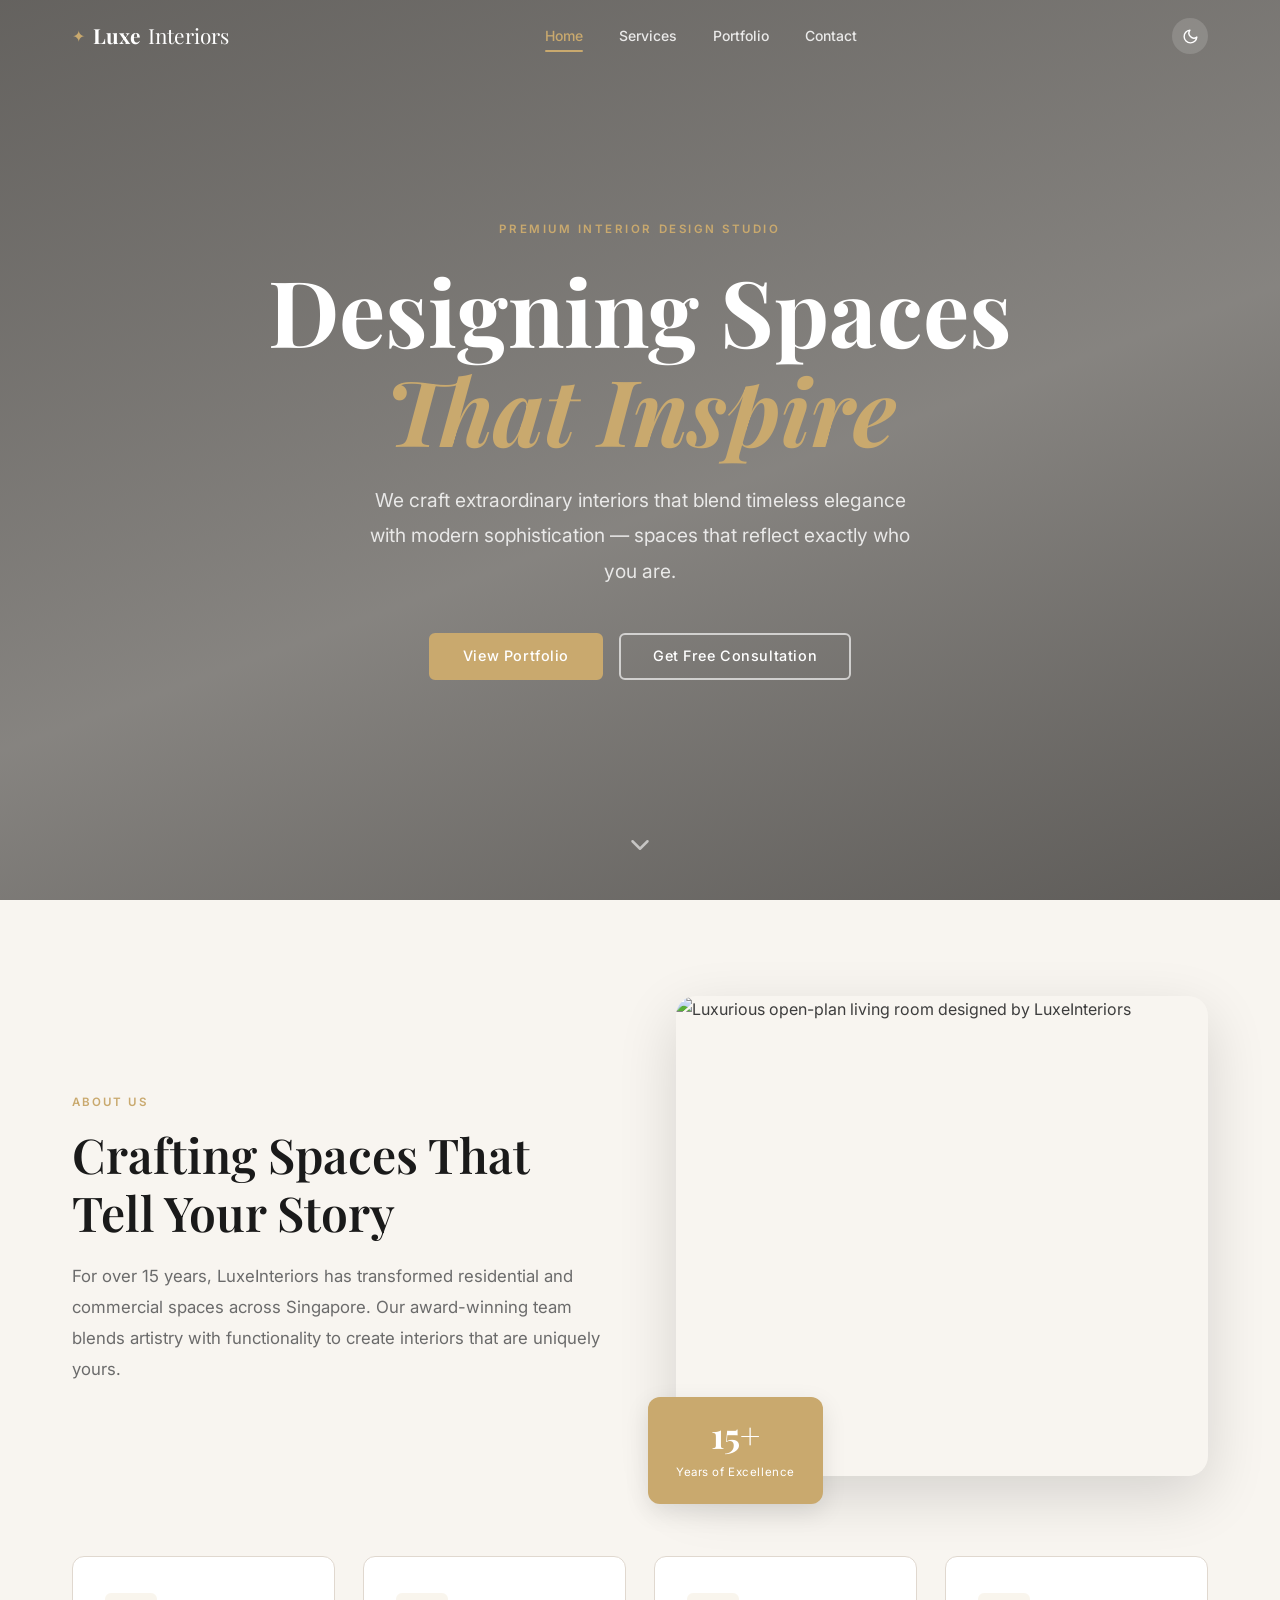
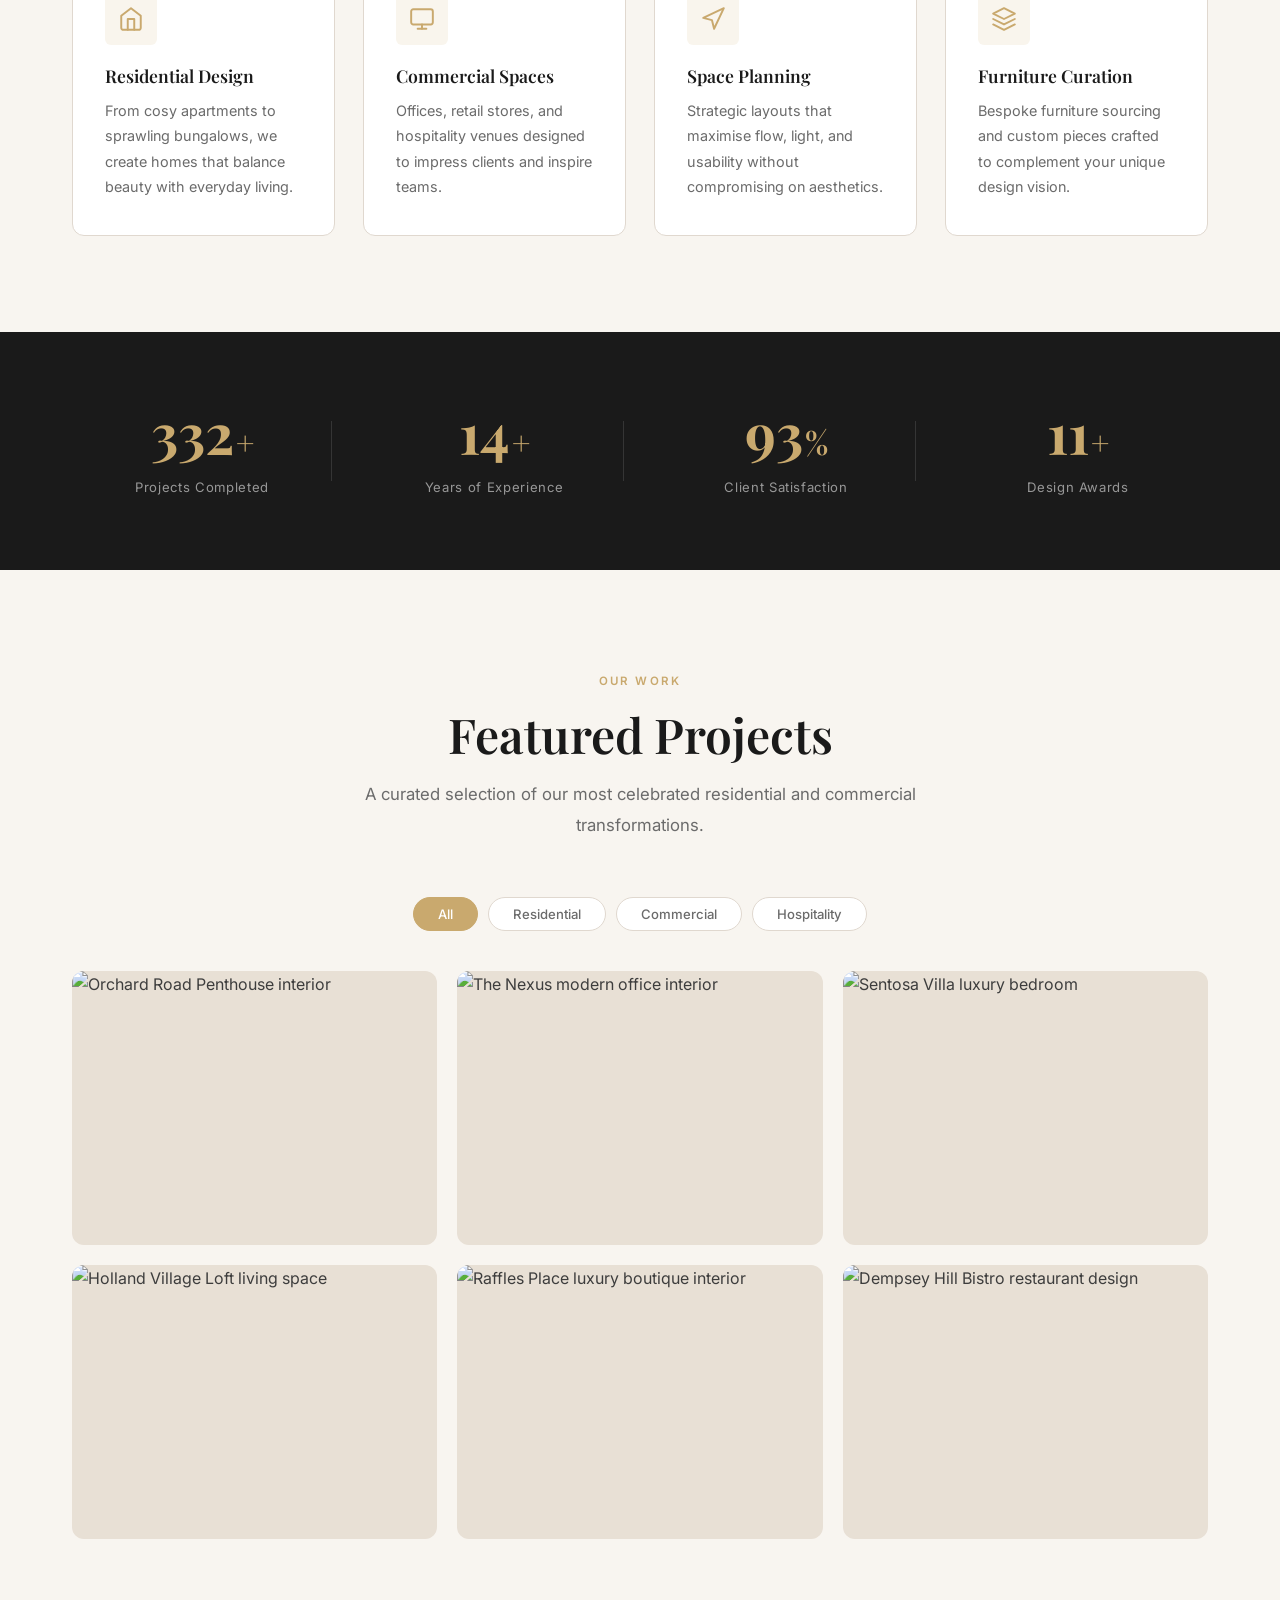
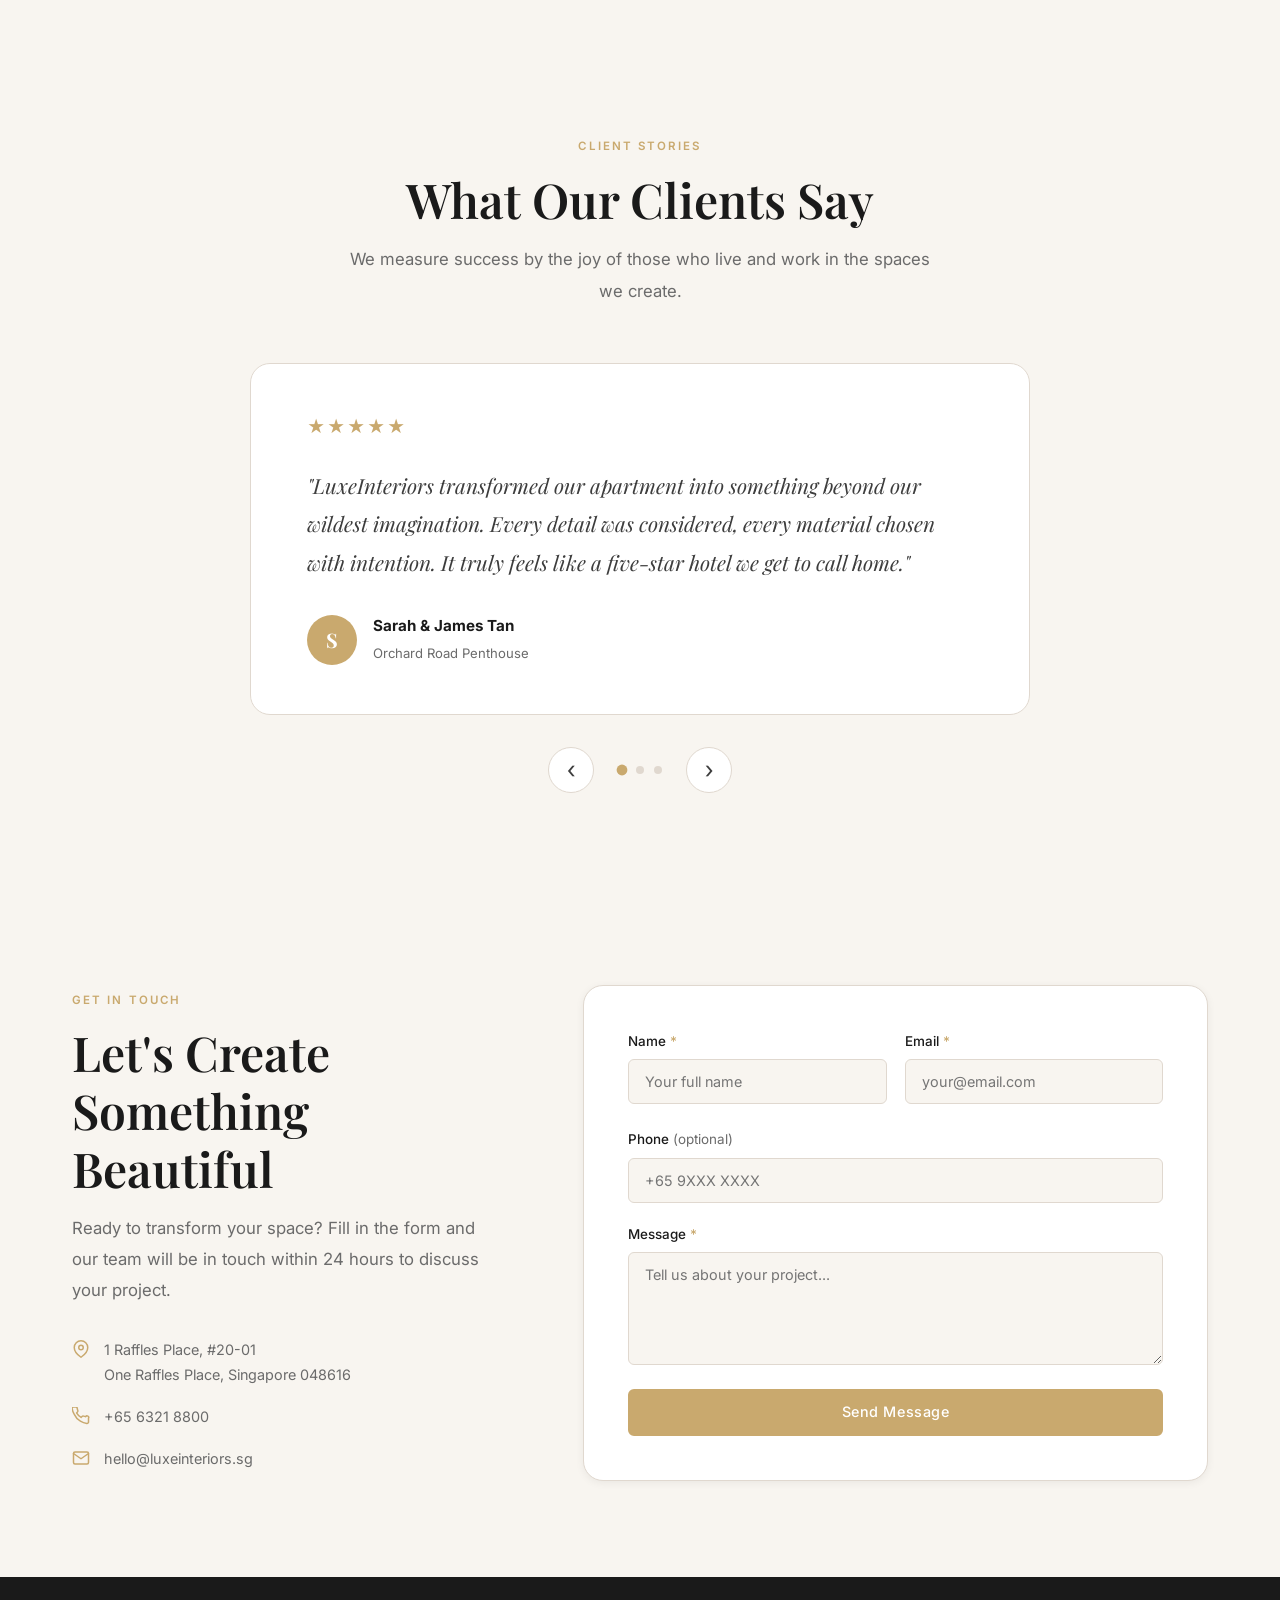
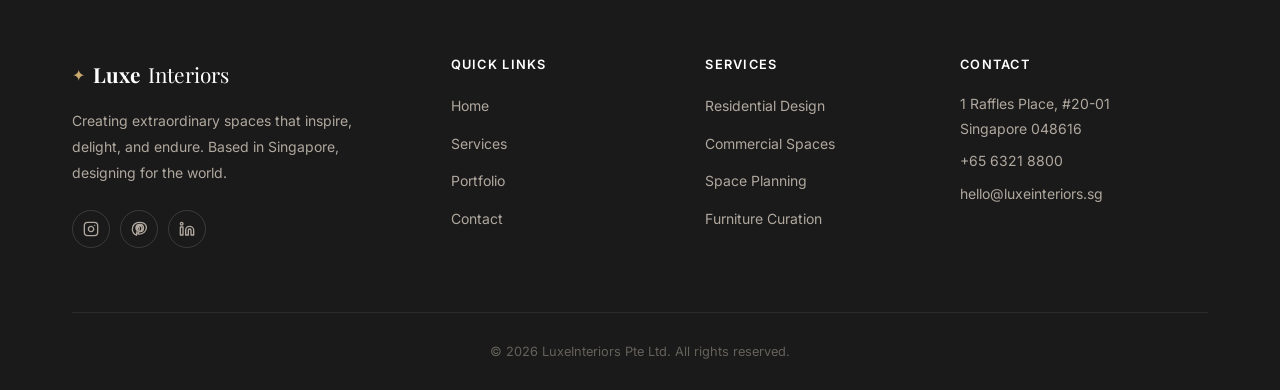
==== luxe-interiors.html @ b1d2688e "Add Luxe Interiors landing page" ====
<!DOCTYPE html>
<html lang="en" data-theme="light">
<head>
  <meta charset="UTF-8" />
  <meta name="viewport" content="width=device-width, initial-scale=1.0" />
  <title>LuxeInteriors — Premium Interior Design Studio</title>
  <meta name="description" content="Award-winning interior design studio crafting extraordinary residential and commercial spaces across Singapore." />
  <link rel="preconnect" href="https://fonts.googleapis.com" />
  <link rel="preconnect" href="https://fonts.gstatic.com" crossorigin />
  <link href="https://fonts.googleapis.com/css2?family=Playfair+Display:ital,wght@0,600;0,700;1,600&family=Inter:wght@400;500;600&display=swap" rel="stylesheet" />
  <link rel="stylesheet" href="style.css" />
</head>
<body>

  <!-- ═══════════════════════════════════════════
       NAVBAR
  ═══════════════════════════════════════════ -->
  <nav id="navbar" class="navbar" role="navigation" aria-label="Main navigation">
    <div class="nav-container">
      <a href="#home" class="nav-logo">
        <span class="logo-icon">✦</span>
        <strong>Luxe</strong>Interiors
      </a>

      <div id="navLinks" class="nav-links">
        <a href="#home"      class="nav-link active">Home</a>
        <a href="#services"  class="nav-link">Services</a>
        <a href="#portfolio" class="nav-link">Portfolio</a>
        <a href="#contact"   class="nav-link">Contact</a>
      </div>

      <div class="nav-actions">
        <button id="themeToggle" class="theme-toggle" aria-label="Switch to dark mode">
          <svg id="themeIcon"
               xmlns="http://www.w3.org/2000/svg"
               viewBox="0 0 24 24"
               fill="none"
               stroke="currentColor"
               stroke-width="2"
               stroke-linecap="round"
               stroke-linejoin="round">
          </svg>
        </button>
        <button id="hamburger"
                class="hamburger"
                aria-expanded="false"
                aria-controls="navLinks"
                aria-label="Toggle mobile menu">
          <span></span>
          <span></span>
          <span></span>
        </button>
      </div>
    </div>
  </nav>

  <!-- ═══════════════════════════════════════════
       HERO
  ═══════════════════════════════════════════ -->
  <section id="home" class="hero">
    <div class="hero-overlay"></div>
    <div class="hero-content">
      <p class="hero-eyebrow">Premium Interior Design Studio</p>
      <h1 class="hero-title">
        Designing Spaces<br>
        <em>That Inspire</em>
      </h1>
      <p class="hero-subtitle">
        We craft extraordinary interiors that blend timeless elegance with modern
        sophistication — spaces that reflect exactly who you are.
      </p>
      <div class="hero-actions">
        <a href="#portfolio" class="btn btn-primary">View Portfolio</a>
        <a href="#contact"   class="btn btn-outline">Get Free Consultation</a>
      </div>
    </div>
    <a href="#services" class="scroll-indicator" aria-label="Scroll to services">
      <svg xmlns="http://www.w3.org/2000/svg" viewBox="0 0 24 24" fill="none"
           stroke="currentColor" stroke-width="2" stroke-linecap="round" stroke-linejoin="round">
        <polyline points="6 9 12 15 18 9"/>
      </svg>
    </a>
  </section>

  <!-- ═══════════════════════════════════════════
       SERVICES / ABOUT
  ═══════════════════════════════════════════ -->
  <section id="services" class="services section">
    <div class="container">

      <!-- About intro -->
      <div class="about-intro">
        <div class="about-text fade-in">
          <span class="section-tag">About Us</span>
          <h2 class="section-title">Crafting Spaces That Tell Your Story</h2>
          <p class="section-desc">
            For over 15 years, LuxeInteriors has transformed residential and commercial spaces
            across Singapore. Our award-winning team blends artistry with functionality to create
            interiors that are uniquely yours.
          </p>
        </div>
        <div class="about-image fade-in">
          <img
            src="https://images.unsplash.com/photo-1631679706909-1844bbd07221?auto=format&fit=crop&w=800&q=80"
            alt="Luxurious open-plan living room designed by LuxeInteriors"
          />
          <div class="about-badge">
            <strong>15+</strong>
            <span>Years of Excellence</span>
          </div>
        </div>
      </div>

      <!-- Service cards -->
      <div class="services-grid">
        <div class="service-card fade-in">
          <div class="service-icon">
            <svg xmlns="http://www.w3.org/2000/svg" viewBox="0 0 24 24" fill="none"
                 stroke-width="1.8" stroke-linecap="round" stroke-linejoin="round">
              <path d="M3 9l9-7 9 7v11a2 2 0 01-2 2H5a2 2 0 01-2-2z"/>
              <polyline points="9 22 9 12 15 12 15 22"/>
            </svg>
          </div>
          <h3>Residential Design</h3>
          <p>From cosy apartments to sprawling bungalows, we create homes that balance beauty with everyday living.</p>
        </div>

        <div class="service-card fade-in">
          <div class="service-icon">
            <svg xmlns="http://www.w3.org/2000/svg" viewBox="0 0 24 24" fill="none"
                 stroke-width="1.8" stroke-linecap="round" stroke-linejoin="round">
              <rect x="2" y="3" width="20" height="14" rx="2"/>
              <line x1="8"  y1="21" x2="16" y2="21"/>
              <line x1="12" y1="17" x2="12" y2="21"/>
            </svg>
          </div>
          <h3>Commercial Spaces</h3>
          <p>Offices, retail stores, and hospitality venues designed to impress clients and inspire teams.</p>
        </div>

        <div class="service-card fade-in">
          <div class="service-icon">
            <svg xmlns="http://www.w3.org/2000/svg" viewBox="0 0 24 24" fill="none"
                 stroke-width="1.8" stroke-linecap="round" stroke-linejoin="round">
              <polygon points="3 11 22 2 13 21 11 13 3 11"/>
            </svg>
          </div>
          <h3>Space Planning</h3>
          <p>Strategic layouts that maximise flow, light, and usability without compromising on aesthetics.</p>
        </div>

        <div class="service-card fade-in">
          <div class="service-icon">
            <svg xmlns="http://www.w3.org/2000/svg" viewBox="0 0 24 24" fill="none"
                 stroke-width="1.8" stroke-linecap="round" stroke-linejoin="round">
              <path d="M12 2L2 7l10 5 10-5-10-5z"/>
              <path d="M2 17l10 5 10-5"/>
              <path d="M2 12l10 5 10-5"/>
            </svg>
          </div>
          <h3>Furniture Curation</h3>
          <p>Bespoke furniture sourcing and custom pieces crafted to complement your unique design vision.</p>
        </div>
      </div>

    </div>
  </section>

  <!-- ═══════════════════════════════════════════
       STATS
  ═══════════════════════════════════════════ -->
  <section class="stats-section">
    <div class="container">
      <div class="stats-grid">
        <div class="stat-item fade-in">
          <div class="stat-row">
            <span class="stat-number" data-target="350">0</span>
            <span class="stat-plus">+</span>
          </div>
          <p>Projects Completed</p>
        </div>
        <div class="stat-item fade-in">
          <div class="stat-row">
            <span class="stat-number" data-target="15">0</span>
            <span class="stat-plus">+</span>
          </div>
          <p>Years of Experience</p>
        </div>
        <div class="stat-item fade-in">
          <div class="stat-row">
            <span class="stat-number" data-target="98">0</span>
            <span class="stat-plus">%</span>
          </div>
          <p>Client Satisfaction</p>
        </div>
        <div class="stat-item fade-in">
          <div class="stat-row">
            <span class="stat-number" data-target="12">0</span>
            <span class="stat-plus">+</span>
          </div>
          <p>Design Awards</p>
        </div>
      </div>
    </div>
  </section>

  <!-- ═══════════════════════════════════════════
       PORTFOLIO
  ═══════════════════════════════════════════ -->
  <section id="portfolio" class="portfolio section">
    <div class="container">
      <div class="section-header">
        <span class="section-tag">Our Work</span>
        <h2 class="section-title">Featured Projects</h2>
        <p class="section-desc">
          A curated selection of our most celebrated residential and commercial transformations.
        </p>
      </div>

      <div class="filter-buttons" role="group" aria-label="Filter portfolio by category">
        <button class="filter-btn active" data-filter="all">All</button>
        <button class="filter-btn" data-filter="residential">Residential</button>
        <button class="filter-btn" data-filter="commercial">Commercial</button>
        <button class="filter-btn" data-filter="hospitality">Hospitality</button>
      </div>

      <div class="portfolio-grid">
        <div class="portfolio-card"
             data-category="residential"
             tabindex="0" role="button"
             aria-label="Open Orchard Road Penthouse project">
          <img
            src="https://images.unsplash.com/photo-1560448204-603b3fc33ddc?auto=format&fit=crop&w=800&q=80"
            alt="Orchard Road Penthouse interior"
          />
          <div class="portfolio-overlay">
            <h3>Orchard Road Penthouse</h3>
            <p>Residential · Singapore</p>
          </div>
        </div>

        <div class="portfolio-card"
             data-category="commercial"
             tabindex="0" role="button"
             aria-label="Open The Nexus Office project">
          <img
            src="https://images.unsplash.com/photo-1497366216548-37526070297c?auto=format&fit=crop&w=800&q=80"
            alt="The Nexus modern office interior"
          />
          <div class="portfolio-overlay">
            <h3>The Nexus Office</h3>
            <p>Commercial · Marina Bay</p>
          </div>
        </div>

        <div class="portfolio-card"
             data-category="hospitality"
             tabindex="0" role="button"
             aria-label="Open Sentosa Villa project">
          <img
            src="https://images.unsplash.com/photo-1582268611958-ebfd161ef9cf?auto=format&fit=crop&w=800&q=80"
            alt="Sentosa Villa luxury bedroom"
          />
          <div class="portfolio-overlay">
            <h3>Sentosa Villa</h3>
            <p>Hospitality · Sentosa</p>
          </div>
        </div>

        <div class="portfolio-card"
             data-category="residential"
             tabindex="0" role="button"
             aria-label="Open Holland Village Loft project">
          <img
            src="https://images.unsplash.com/photo-1586023492125-27b2c045efd7?auto=format&fit=crop&w=800&q=80"
            alt="Holland Village Loft living space"
          />
          <div class="portfolio-overlay">
            <h3>Holland Village Loft</h3>
            <p>Residential · Holland Village</p>
          </div>
        </div>

        <div class="portfolio-card"
             data-category="commercial"
             tabindex="0" role="button"
             aria-label="Open Raffles Place Boutique project">
          <img
            src="https://images.unsplash.com/photo-1441986300917-64674bd600d8?auto=format&fit=crop&w=800&q=80"
            alt="Raffles Place luxury boutique interior"
          />
          <div class="portfolio-overlay">
            <h3>Raffles Place Boutique</h3>
            <p>Commercial · Raffles Place</p>
          </div>
        </div>

        <div class="portfolio-card"
             data-category="hospitality"
             tabindex="0" role="button"
             aria-label="Open Dempsey Hill Bistro project">
          <img
            src="https://images.unsplash.com/photo-1517248135467-4c7edcad34c4?auto=format&fit=crop&w=800&q=80"
            alt="Dempsey Hill Bistro restaurant design"
          />
          <div class="portfolio-overlay">
            <h3>Dempsey Hill Bistro</h3>
            <p>Hospitality · Dempsey</p>
          </div>
        </div>
      </div>
    </div>

    <!-- Lightbox -->
    <div id="lightbox" class="lightbox" role="dialog" aria-modal="true" aria-label="Image viewer">
      <button id="lightboxClose" class="lightbox-close" aria-label="Close image viewer">&times;</button>
      <img id="lightboxImg" src="" alt="" />
      <p id="lightboxCaption"></p>
    </div>
  </section>

  <!-- ═══════════════════════════════════════════
       TESTIMONIALS
  ═══════════════════════════════════════════ -->
  <section class="testimonials section">
    <div class="container">
      <div class="section-header">
        <span class="section-tag">Client Stories</span>
        <h2 class="section-title">What Our Clients Say</h2>
        <p class="section-desc">
          We measure success by the joy of those who live and work in the spaces we create.
        </p>
      </div>

      <div class="carousel" role="region" aria-label="Testimonials carousel">
        <div id="carouselTrack" class="carousel-track">

          <div class="testimonial-card">
            <div class="stars" aria-label="5 out of 5 stars">★★★★★</div>
            <blockquote class="testimonial-text">
              "LuxeInteriors transformed our apartment into something beyond our wildest imagination.
              Every detail was considered, every material chosen with intention. It truly feels like
              a five-star hotel we get to call home."
            </blockquote>
            <div class="testimonial-author">
              <div class="author-avatar" aria-hidden="true">S</div>
              <div>
                <strong>Sarah &amp; James Tan</strong>
                <span>Orchard Road Penthouse</span>
              </div>
            </div>
          </div>

          <div class="testimonial-card">
            <div class="stars" aria-label="5 out of 5 stars">★★★★★</div>
            <blockquote class="testimonial-text">
              "Our new office has completely changed how our team works. Productivity is up, morale
              is higher, and every client who walks in is instantly impressed. The ROI on this
              investment has been remarkable."
            </blockquote>
            <div class="testimonial-author">
              <div class="author-avatar" aria-hidden="true">M</div>
              <div>
                <strong>Michelle Wong</strong>
                <span>CEO, Nexus Ventures</span>
              </div>
            </div>
          </div>

          <div class="testimonial-card">
            <div class="stars" aria-label="5 out of 5 stars">★★★★★</div>
            <blockquote class="testimonial-text">
              "From the initial consultation to the final walkthrough, working with LuxeInteriors
              was an absolute pleasure. They listened, they innovated, and they delivered on time
              and within budget. Truly outstanding."
            </blockquote>
            <div class="testimonial-author">
              <div class="author-avatar" aria-hidden="true">R</div>
              <div>
                <strong>Raj Krishnan</strong>
                <span>Sentosa Villa Owner</span>
              </div>
            </div>
          </div>

        </div><!-- /carouselTrack -->

        <div class="carousel-controls">
          <button id="prevBtn" class="carousel-btn" aria-label="Previous testimonial">&#8249;</button>
          <div id="carouselDots" class="carousel-dots" role="tablist" aria-label="Select testimonial"></div>
          <button id="nextBtn" class="carousel-btn" aria-label="Next testimonial">&#8250;</button>
        </div>
      </div>
    </div>
  </section>

  <!-- ═══════════════════════════════════════════
       CONTACT
  ═══════════════════════════════════════════ -->
  <section id="contact" class="contact section">
    <div class="container">
      <div class="contact-grid">

        <!-- Info column -->
        <div class="contact-info fade-in">
          <span class="section-tag">Get In Touch</span>
          <h2 class="section-title">Let's Create Something Beautiful</h2>
          <p class="section-desc">
            Ready to transform your space? Fill in the form and our team will be in touch within
            24 hours to discuss your project.
          </p>
          <ul class="contact-details">
            <li>
              <svg xmlns="http://www.w3.org/2000/svg" viewBox="0 0 24 24" fill="none"
                   stroke="currentColor" stroke-width="2" stroke-linecap="round" stroke-linejoin="round">
                <path d="M21 10c0 7-9 13-9 13S3 17 3 10a9 9 0 0118 0z"/>
                <circle cx="12" cy="10" r="3"/>
              </svg>
              <span>1 Raffles Place, #20-01<br>One Raffles Place, Singapore 048616</span>
            </li>
            <li>
              <svg xmlns="http://www.w3.org/2000/svg" viewBox="0 0 24 24" fill="none"
                   stroke="currentColor" stroke-width="2" stroke-linecap="round" stroke-linejoin="round">
                <path d="M22 16.92v3a2 2 0 01-2.18 2 19.8 19.8 0 01-8.63-3.07A19.5 19.5 0 013.07
                         9.81 19.8 19.8 0 01.01 1.18 2 2 0 012 0h3a2 2 0 012 1.72c.127.96.361
                         1.903.7 2.81a2 2 0 01-.45 2.11L6.09 7.91a16 16 0 006 6l1.27-1.27a2 2 0
                         012.11-.45c.907.339 1.85.573 2.81.7A2 2 0 0122 14.92z"/>
              </svg>
              <span>+65 6321 8800</span>
            </li>
            <li>
              <svg xmlns="http://www.w3.org/2000/svg" viewBox="0 0 24 24" fill="none"
                   stroke="currentColor" stroke-width="2" stroke-linecap="round" stroke-linejoin="round">
                <path d="M4 4h16c1.1 0 2 .9 2 2v12c0 1.1-.9 2-2 2H4c-1.1 0-2-.9-2-2V6c0-1.1.9-2 2-2z"/>
                <polyline points="22,6 12,13 2,6"/>
              </svg>
              <a href="mailto:hello@luxeinteriors.sg">hello@luxeinteriors.sg</a>
            </li>
          </ul>
        </div>

        <!-- Form column -->
        <div class="contact-form-wrapper fade-in">
          <form id="contactForm" novalidate>
            <input type="hidden" name="_captcha"  value="false" />
            <input type="hidden" name="_template" value="table" />

            <div class="form-row">
              <div class="form-group">
                <label for="name">Name <span class="required" aria-hidden="true">*</span></label>
                <input type="text"  id="name"  name="name"
                       placeholder="Your full name"
                       autocomplete="name"
                       required aria-required="true" />
                <span id="nameError" class="form-error" role="alert">
                  Please enter at least 2 characters.
                </span>
              </div>
              <div class="form-group">
                <label for="email">Email <span class="required" aria-hidden="true">*</span></label>
                <input type="email" id="email" name="email"
                       placeholder="your@email.com"
                       autocomplete="email"
                       required aria-required="true" />
                <span id="emailError" class="form-error" role="alert">
                  Please enter a valid email address.
                </span>
              </div>
            </div>

            <div class="form-group">
              <label for="phone">
                Phone
                <span style="color:var(--color-text-light);font-weight:400">(optional)</span>
              </label>
              <input type="tel" id="phone" name="phone"
                     placeholder="+65 9XXX XXXX"
                     autocomplete="tel" />
            </div>

            <div class="form-group">
              <label for="message">Message <span class="required" aria-hidden="true">*</span></label>
              <textarea id="message" name="message"
                        rows="5"
                        placeholder="Tell us about your project..."
                        required aria-required="true"></textarea>
              <span id="messageError" class="form-error" role="alert">
                Please enter at least 10 characters.
              </span>
            </div>

            <button type="submit" id="submitBtn" class="btn btn-primary btn-full">
              <span class="btn-spinner" aria-hidden="true"></span>
              <span id="btnText">Send Message</span>
            </button>
          </form>
        </div>

      </div>
    </div>
  </section>

  <!-- ═══════════════════════════════════════════
       FOOTER
  ═══════════════════════════════════════════ -->
  <footer class="footer">
    <div class="container">
      <div class="footer-grid">

        <div class="footer-brand">
          <a href="#home" class="nav-logo">
            <span class="logo-icon">✦</span>
            <strong>Luxe</strong>Interiors
          </a>
          <p>
            Creating extraordinary spaces that inspire, delight, and endure.
            Based in Singapore, designing for the world.
          </p>
          <div class="social-links">
            <a href="#" class="social-link" aria-label="Follow us on Instagram">
              <svg xmlns="http://www.w3.org/2000/svg" viewBox="0 0 24 24" fill="none"
                   stroke="currentColor" stroke-width="2" stroke-linecap="round" stroke-linejoin="round">
                <rect x="2" y="2" width="20" height="20" rx="5"/>
                <path d="M16 11.37A4 4 0 1112.63 8 4 4 0 0116 11.37z"/>
                <line x1="17.5" y1="6.5" x2="17.51" y2="6.5"/>
              </svg>
            </a>
            <a href="#" class="social-link" aria-label="Follow us on Pinterest">
              <svg xmlns="http://www.w3.org/2000/svg" viewBox="0 0 24 24" fill="none"
                   stroke="currentColor" stroke-width="2" stroke-linecap="round" stroke-linejoin="round">
                <path d="M12 2C6.48 2 2 6.48 2 12c0 4.24 2.65 7.86 6.39 9.29-.09-.78-.17-1.98.04-2.83
                         .18-.76 1.23-5.21 1.23-5.21s-.31-.63-.31-1.56c0-1.46.85-2.55 1.9-2.55.9 0
                         1.33.67 1.33 1.48 0 .9-.58 2.26-.87 3.51-.25 1.05.52 1.9 1.54 1.9 1.85 0
                         3.09-2.39 3.09-5.22 0-2.15-1.45-3.65-3.52-3.65-2.4 0-3.8 1.8-3.8 3.65 0
                         .72.28 1.5.62 1.92.07.08.08.16.06.24-.06.27-.2.86-.23.98-.04.15-.13.18-.29
                         .11-1.1-.51-1.79-2.13-1.79-3.43 0-2.78 2.02-5.34 5.82-5.34 3.06 0 5.43 2.18
                         5.43 5.09 0 3.04-1.91 5.48-4.56 5.48-.89 0-1.73-.46-2.02-1.01l-.55 2.05c-.2
                         .77-.74 1.73-1.1 2.32.83.26 1.71.4 2.62.4 5.52 0 10-4.48 10-10S17.52 2 12 2z"/>
              </svg>
            </a>
            <a href="#" class="social-link" aria-label="Connect on LinkedIn">
              <svg xmlns="http://www.w3.org/2000/svg" viewBox="0 0 24 24" fill="none"
                   stroke="currentColor" stroke-width="2" stroke-linecap="round" stroke-linejoin="round">
                <path d="M16 8a6 6 0 016 6v7h-4v-7a2 2 0 00-2-2 2 2 0 00-2 2v7h-4v-7a6 6 0 016-6z"/>
                <rect x="2" y="9" width="4" height="12"/>
                <circle cx="4" cy="4" r="2"/>
              </svg>
            </a>
          </div>
        </div>

        <div class="footer-nav">
          <h4>Quick Links</h4>
          <ul>
            <li><a href="#home">Home</a></li>
            <li><a href="#services">Services</a></li>
            <li><a href="#portfolio">Portfolio</a></li>
            <li><a href="#contact">Contact</a></li>
          </ul>
        </div>

        <div class="footer-nav">
          <h4>Services</h4>
          <ul>
            <li><a href="#services">Residential Design</a></li>
            <li><a href="#services">Commercial Spaces</a></li>
            <li><a href="#services">Space Planning</a></li>
            <li><a href="#services">Furniture Curation</a></li>
          </ul>
        </div>

        <div class="footer-contact">
          <h4>Contact</h4>
          <p>1 Raffles Place, #20-01<br>Singapore 048616</p>
          <p><a href="tel:+6563218800">+65 6321 8800</a></p>
          <p><a href="mailto:hello@luxeinteriors.sg">hello@luxeinteriors.sg</a></p>
        </div>

      </div>
    </div>
    <div class="footer-bottom">
      <p>&copy; 2026 LuxeInteriors Pte Ltd. All rights reserved.</p>
    </div>
  </footer>

  <!-- ─── Toast notification ─── -->
  <div id="toast" class="toast" role="alert" aria-live="polite"></div>

  <!-- ─── Back to top ─── -->
  <button id="backToTop" class="back-to-top" aria-label="Back to top">
    <svg xmlns="http://www.w3.org/2000/svg" viewBox="0 0 24 24" fill="none"
         stroke="currentColor" stroke-width="2" stroke-linecap="round" stroke-linejoin="round">
      <polyline points="18 15 12 9 6 15"/>
    </svg>
  </button>

  <script src="script.js"></script>
</body>
</html>
---- style.css ----
/* ===================================================
   LUXE INTERIORS — style.css
   Luxury Interior Design Landing Page
   =================================================== */

/* ===== CSS VARIABLES ===== */
:root {
  --color-white:       #FFFFFF;
  --color-cream:       #F8F5F0;
  --color-beige:       #E8E0D5;
  --color-warm-gray:   #9B9590;
  --color-dark:        #1A1A1A;
  --color-charcoal:    #2D2D2D;
  --color-accent:      #C9A96E;
  --color-accent-dark: #A8874F;
  --color-text:        #3D3D3D;
  --color-text-light:  #6B6B6B;
  --color-border:      #E0D8CF;
  --color-bg:          #F8F5F0;
  --color-nav-bg:      rgba(255, 255, 255, 0.94);
  --color-card-bg:     #FFFFFF;
  --color-footer-bg:   #1A1A1A;
  --color-footer-text: #B0A89E;

  --font-serif: 'Playfair Display', Georgia, 'Times New Roman', serif;
  --font-sans:  'Inter', system-ui, -apple-system, BlinkMacSystemFont, sans-serif;

  --shadow-sm: 0 2px 8px  rgba(0, 0, 0, 0.06);
  --shadow-md: 0 8px 24px rgba(0, 0, 0, 0.10);
  --shadow-lg: 0 20px 60px rgba(0, 0, 0, 0.14);

  --radius-sm: 6px;
  --radius-md: 12px;
  --radius-lg: 20px;

  --transition:      all 0.3s ease;
  --transition-slow: all 0.6s cubic-bezier(0.4, 0, 0.2, 1);

  --container-max: 1200px;
  --container-pad: clamp(1rem, 4vw, 2rem);
  --nav-height:    72px;
}

/* ===== DARK MODE ===== */
[data-theme="dark"] {
  --color-white:      #1A1A1A;
  --color-cream:      #242424;
  --color-beige:      #2D2D2D;
  --color-warm-gray:  #6B6B6B;
  --color-dark:       #F0EBE3;
  --color-charcoal:   #E8E0D5;
  --color-text:       #CEC5B8;
  --color-text-light: #9B9590;
  --color-border:     #3A3A3A;
  --color-bg:         #1A1A1A;
  --color-nav-bg:     rgba(26, 26, 26, 0.96);
  --color-card-bg:    #242424;
}

/* ===== RESET & BASE ===== */
*, *::before, *::after {
  box-sizing: border-box;
  margin: 0;
  padding: 0;
}

html {
  scroll-behavior: smooth;
  font-size: 16px;
  -webkit-text-size-adjust: 100%;
}

body {
  font-family: var(--font-sans);
  color: var(--color-text);
  background-color: var(--color-bg);
  line-height: 1.7;
  overflow-x: hidden;
  transition: background-color 0.4s ease, color 0.4s ease;
}

img {
  max-width: 100%;
  height: auto;
  display: block;
}

a {
  text-decoration: none;
  color: inherit;
}

ul { list-style: none; }

button {
  cursor: pointer;
  border: none;
  background: none;
  font-family: inherit;
}

input, textarea {
  font-family: inherit;
}

/* ===== TYPOGRAPHY ===== */
h1, h2, h3, h4 {
  font-family: var(--font-serif);
  color: var(--color-dark);
  line-height: 1.2;
}

/* ===== UTILITIES ===== */
.container {
  max-width: var(--container-max);
  margin: 0 auto;
  padding: 0 var(--container-pad);
}

.section {
  padding: 6rem 0;
}

.section-tag {
  display: inline-block;
  font-family: var(--font-sans);
  font-size: 0.72rem;
  font-weight: 600;
  letter-spacing: 0.18em;
  text-transform: uppercase;
  color: var(--color-accent);
  margin-bottom: 0.875rem;
}

.section-title {
  font-size: clamp(2rem, 4vw, 3rem);
  font-weight: 600;
  color: var(--color-dark);
  margin-bottom: 1rem;
}

.section-desc {
  font-size: 1.05rem;
  color: var(--color-text-light);
  max-width: 600px;
  line-height: 1.85;
}

.section-header {
  text-align: center;
  margin-bottom: 3.5rem;
}

.section-header .section-desc {
  margin: 0 auto;
}

/* ===== BUTTONS ===== */
.btn {
  display: inline-flex;
  align-items: center;
  justify-content: center;
  gap: 0.5rem;
  padding: 0.875rem 2rem;
  font-size: 0.9rem;
  font-weight: 500;
  font-family: var(--font-sans);
  letter-spacing: 0.04em;
  border-radius: var(--radius-sm);
  transition: var(--transition);
  white-space: nowrap;
  line-height: 1;
}

.btn-primary {
  background: var(--color-accent);
  color: #fff;
  border: 2px solid var(--color-accent);
}

.btn-primary:hover {
  background: var(--color-accent-dark);
  border-color: var(--color-accent-dark);
  transform: translateY(-2px);
  box-shadow: 0 8px 24px rgba(201, 169, 110, 0.35);
}

.btn-outline {
  background: transparent;
  color: #fff;
  border: 2px solid rgba(255, 255, 255, 0.65);
}

.btn-outline:hover {
  background: rgba(255, 255, 255, 0.15);
  border-color: #fff;
  transform: translateY(-2px);
}

.btn-full {
  width: 100%;
}

/* ===== KEYFRAME ANIMATIONS ===== */
@keyframes fadeInUp {
  from { opacity: 0; transform: translateY(32px); }
  to   { opacity: 1; transform: translateY(0); }
}

@keyframes bounce {
  0%, 100% { transform: translateX(-50%) translateY(0); }
  50%       { transform: translateX(-50%) translateY(9px); }
}

@keyframes spin {
  to { transform: rotate(360deg); }
}

@keyframes toastIn {
  from { opacity: 0; transform: translateX(110%); }
  to   { opacity: 1; transform: translateX(0); }
}

@keyframes toastOut {
  from { opacity: 1; transform: translateX(0); }
  to   { opacity: 0; transform: translateX(110%); }
}

/* ===== SCROLL FADE-IN ===== */
.fade-in {
  opacity: 0;
  transform: translateY(26px);
  transition: opacity 0.75s ease, transform 0.75s ease;
}

.fade-in.visible {
  opacity: 1;
  transform: translateY(0);
}

/* ===== NAVBAR ===== */
.navbar {
  position: fixed;
  top: 0;
  left: 0;
  right: 0;
  z-index: 1000;
  height: var(--nav-height);
  transition: background 0.4s ease, box-shadow 0.4s ease, backdrop-filter 0.4s ease;
}

.navbar.scrolled {
  background: var(--color-nav-bg);
  backdrop-filter: blur(20px);
  -webkit-backdrop-filter: blur(20px);
  box-shadow: 0 2px 24px rgba(0, 0, 0, 0.08);
}

.nav-container {
  max-width: var(--container-max);
  margin: 0 auto;
  padding: 0 var(--container-pad);
  height: 100%;
  display: flex;
  align-items: center;
  justify-content: space-between;
  gap: 2rem;
}

.nav-logo {
  display: flex;
  align-items: center;
  gap: 0.5rem;
  font-family: var(--font-serif);
  font-size: 1.3rem;
  color: #fff;
  transition: var(--transition);
  flex-shrink: 0;
}

.navbar.scrolled .nav-logo {
  color: var(--color-dark);
}

.logo-icon {
  color: var(--color-accent);
  font-size: 1rem;
}

.nav-links {
  display: flex;
  align-items: center;
  gap: 0.25rem;
  flex: 1;
  justify-content: center;
}

.nav-link {
  padding: 0.5rem 1rem;
  font-size: 0.875rem;
  font-weight: 500;
  color: rgba(255, 255, 255, 0.85);
  border-radius: var(--radius-sm);
  transition: var(--transition);
  position: relative;
}

.nav-link::after {
  content: '';
  position: absolute;
  bottom: 4px;
  left: 50%;
  right: 50%;
  height: 1.5px;
  background: var(--color-accent);
  transition: var(--transition);
  border-radius: 1px;
}

.nav-link:hover::after,
.nav-link.active::after {
  left: 1rem;
  right: 1rem;
}

.navbar.scrolled .nav-link {
  color: var(--color-text);
}

.nav-link:hover,
.nav-link.active {
  color: var(--color-accent);
}

.nav-actions {
  display: flex;
  align-items: center;
  gap: 0.75rem;
  flex-shrink: 0;
}

/* Theme toggle */
.theme-toggle {
  width: 36px;
  height: 36px;
  display: flex;
  align-items: center;
  justify-content: center;
  border-radius: 50%;
  color: #fff;
  background: rgba(255, 255, 255, 0.15);
  transition: var(--transition);
}

.navbar.scrolled .theme-toggle {
  color: var(--color-text);
  background: var(--color-beige);
}

.theme-toggle svg {
  width: 17px;
  height: 17px;
}

.theme-toggle:hover {
  background: var(--color-accent);
  color: #fff;
}

/* Hamburger */
.hamburger {
  display: none;
  flex-direction: column;
  gap: 5px;
  width: 38px;
  height: 38px;
  padding: 9px 8px;
  background: rgba(255, 255, 255, 0.15);
  border-radius: var(--radius-sm);
  transition: var(--transition);
}

.hamburger span {
  display: block;
  height: 2px;
  background: #fff;
  border-radius: 2px;
  transition: var(--transition);
}

.navbar.scrolled .hamburger {
  background: var(--color-beige);
}

.navbar.scrolled .hamburger span {
  background: var(--color-dark);
}

.hamburger.open span:nth-child(1) { transform: translateY(7px) rotate(45deg); }
.hamburger.open span:nth-child(2) { opacity: 0; }
.hamburger.open span:nth-child(3) { transform: translateY(-7px) rotate(-45deg); }

/* ===== HERO ===== */
.hero {
  position: relative;
  height: 100vh;
  min-height: 620px;
  display: flex;
  align-items: center;
  justify-content: center;
  text-align: center;
  overflow: hidden;
  background:
    url('https://images.unsplash.com/photo-1616486338812-3dadae4b4ace?auto=format&fit=crop&w=1800&q=80')
    center / cover no-repeat;
}

.hero-overlay {
  position: absolute;
  inset: 0;
  background: linear-gradient(
    160deg,
    rgba(10, 8, 6, 0.62) 0%,
    rgba(10, 8, 6, 0.48) 55%,
    rgba(10, 8, 6, 0.65) 100%
  );
}

.hero-content {
  position: relative;
  z-index: 1;
  max-width: 820px;
  padding: 0 1.5rem;
  animation: fadeInUp 1s ease both;
}

.hero-eyebrow {
  font-size: 0.72rem;
  font-weight: 600;
  letter-spacing: 0.22em;
  text-transform: uppercase;
  color: var(--color-accent);
  margin-bottom: 1.25rem;
}

.hero-title {
  font-size: clamp(2.8rem, 7.5vw, 5.75rem);
  font-weight: 700;
  color: #fff;
  line-height: 1.08;
  margin-bottom: 1.5rem;
}

.hero-title em {
  font-style: italic;
  color: var(--color-accent);
}

.hero-subtitle {
  font-size: clamp(1rem, 2vw, 1.2rem);
  color: rgba(255, 255, 255, 0.82);
  margin-bottom: 2.75rem;
  max-width: 560px;
  margin-left: auto;
  margin-right: auto;
  line-height: 1.85;
}

.hero-actions {
  display: flex;
  gap: 1rem;
  justify-content: center;
  flex-wrap: wrap;
}

.scroll-indicator {
  position: absolute;
  bottom: 2rem;
  left: 50%;
  transform: translateX(-50%);
  color: rgba(255, 255, 255, 0.6);
  animation: bounce 2.2s infinite;
  z-index: 1;
  transition: color 0.3s;
}

.scroll-indicator:hover { color: #fff; }
.scroll-indicator svg { width: 30px; height: 30px; }

/* ===== ABOUT / SERVICES ===== */
.services {
  background: var(--color-bg);
}

.about-intro {
  display: grid;
  grid-template-columns: 1fr 1fr;
  gap: 4.5rem;
  align-items: center;
  margin-bottom: 5rem;
}

.about-text .section-title {
  margin-bottom: 1.25rem;
}

.about-image {
  position: relative;
}

.about-image img {
  width: 100%;
  height: 480px;
  object-fit: cover;
  border-radius: var(--radius-lg);
  box-shadow: var(--shadow-lg);
}

.about-badge {
  position: absolute;
  bottom: -1.75rem;
  left: -1.75rem;
  background: var(--color-accent);
  color: #fff;
  padding: 1.25rem 1.75rem;
  border-radius: var(--radius-md);
  text-align: center;
  box-shadow: var(--shadow-md);
}

.about-badge strong {
  display: block;
  font-family: var(--font-serif);
  font-size: 2.2rem;
  font-weight: 700;
  line-height: 1;
  margin-bottom: 0.3rem;
}

.about-badge span {
  font-size: 0.72rem;
  letter-spacing: 0.05em;
  white-space: nowrap;
}

/* Service cards */
.services-grid {
  display: grid;
  grid-template-columns: repeat(auto-fit, minmax(240px, 1fr));
  gap: 1.75rem;
}

.service-card {
  background: var(--color-card-bg);
  border: 1px solid var(--color-border);
  border-radius: var(--radius-md);
  padding: 2.25rem 2rem;
  transition: var(--transition);
}

.service-card:hover {
  transform: translateY(-6px);
  box-shadow: var(--shadow-md);
  border-color: var(--color-accent);
}

.service-icon {
  width: 52px;
  height: 52px;
  background: rgba(201, 169, 110, 0.12);
  border-radius: var(--radius-sm);
  display: flex;
  align-items: center;
  justify-content: center;
  margin-bottom: 1.25rem;
}

.service-icon svg {
  width: 26px;
  height: 26px;
  stroke: var(--color-accent);
}

.service-card h3 {
  font-size: 1.1rem;
  font-weight: 600;
  margin-bottom: 0.75rem;
}

.service-card p {
  font-size: 0.9rem;
  color: var(--color-text-light);
  line-height: 1.75;
}

/* ===== STATS ===== */
.stats-section {
  background: var(--color-dark);
  padding: 4.5rem 0;
}

.stats-grid {
  display: grid;
  grid-template-columns: repeat(4, 1fr);
  gap: 2rem;
  text-align: center;
}

.stat-item {
  position: relative;
}

.stat-item::after {
  content: '';
  position: absolute;
  right: 0;
  top: 50%;
  transform: translateY(-50%);
  height: 60px;
  width: 1px;
  background: rgba(255, 255, 255, 0.12);
}

.stat-item:last-child::after { display: none; }

.stat-row {
  display: flex;
  align-items: baseline;
  justify-content: center;
  gap: 2px;
}

.stat-number {
  font-family: var(--font-serif);
  font-size: clamp(2.4rem, 5vw, 3.5rem);
  font-weight: 700;
  color: var(--color-accent);
  line-height: 1;
}

.stat-plus {
  font-family: var(--font-serif);
  font-size: clamp(1.5rem, 3vw, 2rem);
  color: var(--color-accent);
  font-weight: 700;
}

.stat-item p {
  color: rgba(255, 255, 255, 0.55);
  font-size: 0.82rem;
  margin-top: 0.4rem;
  letter-spacing: 0.05em;
}

/* ===== PORTFOLIO ===== */
.portfolio {
  background: var(--color-cream);
}

.filter-buttons {
  display: flex;
  gap: 0.625rem;
  flex-wrap: wrap;
  justify-content: center;
  margin-bottom: 2.5rem;
}

.filter-btn {
  padding: 0.5rem 1.5rem;
  font-size: 0.82rem;
  font-weight: 500;
  color: var(--color-text-light);
  border: 1px solid var(--color-border);
  border-radius: 100px;
  background: var(--color-card-bg);
  transition: var(--transition);
}

.filter-btn:hover,
.filter-btn.active {
  background: var(--color-accent);
  border-color: var(--color-accent);
  color: #fff;
}

.portfolio-grid {
  display: grid;
  grid-template-columns: repeat(3, 1fr);
  gap: 1.25rem;
}

.portfolio-card {
  position: relative;
  overflow: hidden;
  border-radius: var(--radius-md);
  cursor: pointer;
  aspect-ratio: 4 / 3;
  background: var(--color-beige);
}

.portfolio-card img {
  width: 100%;
  height: 100%;
  object-fit: cover;
  transition: transform 0.65s ease;
}

.portfolio-card:hover img,
.portfolio-card:focus-within img {
  transform: scale(1.08);
}

.portfolio-overlay {
  position: absolute;
  inset: 0;
  background: linear-gradient(
    to top,
    rgba(10, 8, 6, 0.88) 0%,
    rgba(10, 8, 6, 0.15) 50%,
    transparent 100%
  );
  display: flex;
  flex-direction: column;
  justify-content: flex-end;
  padding: 1.5rem;
  opacity: 0;
  transition: opacity 0.4s ease;
}

.portfolio-card:hover .portfolio-overlay,
.portfolio-card:focus-within .portfolio-overlay {
  opacity: 1;
}

.portfolio-overlay h3 {
  color: #fff;
  font-size: 1.15rem;
  transform: translateY(10px);
  transition: transform 0.4s ease;
}

.portfolio-card:hover .portfolio-overlay h3 { transform: translateY(0); }

.portfolio-overlay p {
  color: rgba(255, 255, 255, 0.7);
  font-size: 0.78rem;
  margin-top: 0.3rem;
  letter-spacing: 0.05em;
  transform: translateY(10px);
  transition: transform 0.4s ease 0.06s;
}

.portfolio-card:hover .portfolio-overlay p { transform: translateY(0); }

.portfolio-card.hidden {
  display: none;
}

/* ===== LIGHTBOX ===== */
.lightbox {
  display: none;
  position: fixed;
  inset: 0;
  z-index: 9999;
  background: rgba(0, 0, 0, 0.96);
  align-items: center;
  justify-content: center;
  flex-direction: column;
  padding: 2rem;
}

.lightbox.open {
  display: flex;
  animation: fadeInUp 0.3s ease both;
}

.lightbox-close {
  position: absolute;
  top: 1.5rem;
  right: 2rem;
  font-size: 2.75rem;
  color: rgba(255, 255, 255, 0.65);
  line-height: 1;
  transition: var(--transition);
  width: 44px;
  height: 44px;
  display: flex;
  align-items: center;
  justify-content: center;
}

.lightbox-close:hover {
  color: #fff;
  transform: scale(1.15);
}

#lightboxImg {
  max-width: 90vw;
  max-height: 78vh;
  object-fit: contain;
  border-radius: var(--radius-md);
  box-shadow: 0 32px 80px rgba(0, 0, 0, 0.6);
}

#lightboxCaption {
  color: rgba(255, 255, 255, 0.6);
  margin-top: 1.25rem;
  font-size: 0.875rem;
  text-align: center;
  font-family: var(--font-serif);
  font-style: italic;
}

/* ===== TESTIMONIALS ===== */
.testimonials {
  background: var(--color-bg);
}

.carousel {
  position: relative;
  overflow: hidden;
  max-width: 780px;
  margin: 0 auto;
}

.carousel-track {
  display: flex;
  transition: transform 0.55s cubic-bezier(0.4, 0, 0.2, 1);
  will-change: transform;
}

.testimonial-card {
  min-width: 100%;
  background: var(--color-card-bg);
  border: 1px solid var(--color-border);
  border-radius: var(--radius-lg);
  padding: 3rem 3.5rem;
}

.stars {
  color: var(--color-accent);
  font-size: 1.1rem;
  letter-spacing: 0.12em;
  margin-bottom: 1.5rem;
}

.testimonial-text {
  font-family: var(--font-serif);
  font-size: clamp(1.05rem, 2.2vw, 1.3rem);
  font-style: italic;
  color: var(--color-text);
  line-height: 1.85;
  margin-bottom: 2rem;
  border: none;
  padding: 0;
}

.testimonial-author {
  display: flex;
  align-items: center;
  gap: 1rem;
}

.author-avatar {
  width: 50px;
  height: 50px;
  background: var(--color-accent);
  color: #fff;
  font-family: var(--font-serif);
  font-size: 1.25rem;
  font-weight: 700;
  border-radius: 50%;
  display: flex;
  align-items: center;
  justify-content: center;
  flex-shrink: 0;
}

.testimonial-author strong {
  display: block;
  font-size: 0.95rem;
  font-family: var(--font-sans);
  color: var(--color-dark);
}

.testimonial-author span {
  font-size: 0.82rem;
  color: var(--color-text-light);
}

.carousel-controls {
  display: flex;
  align-items: center;
  justify-content: center;
  gap: 1.5rem;
  margin-top: 2rem;
}

.carousel-btn {
  width: 46px;
  height: 46px;
  border-radius: 50%;
  border: 1px solid var(--color-border);
  background: var(--color-card-bg);
  font-size: 1.5rem;
  color: var(--color-text);
  display: flex;
  align-items: center;
  justify-content: center;
  transition: var(--transition);
  line-height: 1;
}

.carousel-btn:hover {
  background: var(--color-accent);
  border-color: var(--color-accent);
  color: #fff;
}

.carousel-dots {
  display: flex;
  gap: 0.6rem;
}

.carousel-dot {
  width: 8px;
  height: 8px;
  border-radius: 50%;
  background: var(--color-border);
  border: none;
  cursor: pointer;
  transition: var(--transition);
}

.carousel-dot.active {
  background: var(--color-accent);
  transform: scale(1.35);
}

/* ===== CONTACT ===== */
.contact {
  background: var(--color-cream);
}

.contact-grid {
  display: grid;
  grid-template-columns: 1fr 1.45fr;
  gap: 5rem;
  align-items: start;
}

.contact-info .section-title {
  margin-bottom: 1rem;
}

.contact-details {
  margin-top: 2rem;
  display: flex;
  flex-direction: column;
  gap: 1.1rem;
}

.contact-details li {
  display: flex;
  align-items: flex-start;
  gap: 0.875rem;
  font-size: 0.9rem;
  color: var(--color-text-light);
}

.contact-details svg {
  width: 18px;
  height: 18px;
  stroke: var(--color-accent);
  flex-shrink: 0;
  margin-top: 2px;
}

/* Form wrapper */
.contact-form-wrapper {
  background: var(--color-card-bg);
  border: 1px solid var(--color-border);
  border-radius: var(--radius-lg);
  padding: 2.75rem;
  box-shadow: var(--shadow-sm);
}

.form-row {
  display: grid;
  grid-template-columns: 1fr 1fr;
  gap: 1.125rem;
}

.form-group {
  display: flex;
  flex-direction: column;
  gap: 0.4rem;
  margin-bottom: 1.25rem;
}

.form-group:last-of-type {
  margin-bottom: 1.5rem;
}

.form-group label {
  font-size: 0.84rem;
  font-weight: 500;
  color: var(--color-dark);
}

.required {
  color: var(--color-accent);
}

.form-group input,
.form-group textarea {
  width: 100%;
  padding: 0.82rem 1rem;
  font-size: 0.9rem;
  color: var(--color-text);
  background: var(--color-bg);
  border: 1px solid var(--color-border);
  border-radius: var(--radius-sm);
  transition: border-color 0.25s ease, box-shadow 0.25s ease;
  resize: vertical;
  appearance: none;
  -webkit-appearance: none;
}

.form-group input:focus,
.form-group textarea:focus {
  outline: none;
  border-color: var(--color-accent);
  box-shadow: 0 0 0 3px rgba(201, 169, 110, 0.18);
}

.form-group input.error,
.form-group textarea.error {
  border-color: #D94F4F;
  box-shadow: 0 0 0 3px rgba(217, 79, 79, 0.12);
}

.form-error {
  font-size: 0.78rem;
  color: #D94F4F;
  display: none;
  margin-top: 0.1rem;
}

.form-error.show { display: block; }

/* Spinner */
.btn-spinner {
  display: none;
  width: 16px;
  height: 16px;
  border: 2px solid rgba(255, 255, 255, 0.4);
  border-top-color: #fff;
  border-radius: 50%;
  animation: spin 0.65s linear infinite;
}

#submitBtn.loading .btn-spinner { display: inline-block; }
#submitBtn.loading #btnText     { display: none; }

/* ===== TOAST ===== */
.toast {
  position: fixed;
  top: calc(var(--nav-height) + 1rem);
  right: 1.5rem;
  z-index: 9999;
  max-width: 360px;
  padding: 1rem 1.5rem;
  border-radius: var(--radius-md);
  font-size: 0.9rem;
  font-weight: 500;
  display: none;
  box-shadow: var(--shadow-lg);
}

.toast.show { display: block; animation: toastIn 0.4s ease both; }
.toast.hide  { animation: toastOut 0.4s ease both; }
.toast.success { background: #2A7D5A; color: #fff; }
.toast.error   { background: #C93E3E; color: #fff; }

/* ===== FOOTER ===== */
.footer {
  background: var(--color-footer-bg);
  padding: 5rem 0 0;
}

.footer-grid {
  display: grid;
  grid-template-columns: 1.6fr 1fr 1fr 1.2fr;
  gap: 3rem;
  padding-bottom: 4rem;
  border-bottom: 1px solid rgba(255, 255, 255, 0.07);
}

.footer-brand .nav-logo {
  color: #fff;
  margin-bottom: 1rem;
}

.footer-brand p {
  font-size: 0.875rem;
  color: var(--color-footer-text);
  line-height: 1.85;
  max-width: 290px;
}

.social-links {
  display: flex;
  gap: 0.625rem;
  margin-top: 1.5rem;
}

.social-link {
  width: 38px;
  height: 38px;
  border-radius: 50%;
  border: 1px solid rgba(255, 255, 255, 0.14);
  display: flex;
  align-items: center;
  justify-content: center;
  color: var(--color-footer-text);
  transition: var(--transition);
}

.social-link svg { width: 16px; height: 16px; }

.social-link:hover {
  background: var(--color-accent);
  border-color: var(--color-accent);
  color: #fff;
}

.footer-nav h4,
.footer-contact h4 {
  color: #fff;
  font-size: 0.8rem;
  font-weight: 600;
  font-family: var(--font-sans);
  letter-spacing: 0.1em;
  text-transform: uppercase;
  margin-bottom: 1.25rem;
}

.footer-nav ul {
  display: flex;
  flex-direction: column;
  gap: 0.65rem;
}

.footer-nav a {
  font-size: 0.875rem;
  color: var(--color-footer-text);
  transition: color 0.2s;
}

.footer-nav a:hover { color: var(--color-accent); }

.footer-contact p {
  font-size: 0.875rem;
  color: var(--color-footer-text);
  line-height: 1.75;
  margin-bottom: 0.5rem;
}

.footer-contact a { transition: color 0.2s; }
.footer-contact a:hover { color: var(--color-accent); }

.footer-bottom {
  padding: 1.75rem 0;
  text-align: center;
  font-size: 0.8rem;
  color: rgba(176, 168, 158, 0.5);
}

/* ===== FLOATING BUTTONS ===== */

.back-to-top {
  position: fixed;
  bottom: 2rem;
  right: 2rem;
  width: 46px;
  height: 46px;
  background: var(--color-accent);
  color: #fff;
  border-radius: 50%;
  display: flex;
  align-items: center;
  justify-content: center;
  box-shadow: var(--shadow-md);
  z-index: 500;
  opacity: 0;
  pointer-events: none;
  transition: var(--transition);
}

.back-to-top.visible {
  opacity: 1;
  pointer-events: auto;
}

.back-to-top:hover {
  background: var(--color-accent-dark);
  transform: translateY(-3px);
}

.back-to-top svg { width: 20px; height: 20px; }

/* ===== RESPONSIVE ===== */

/* Tablet */
@media (max-width: 1024px) {
  .about-intro {
    grid-template-columns: 1fr;
    gap: 3rem;
  }

  .about-image {
    order: -1;
  }

  .about-image img { height: 360px; }

  .portfolio-grid {
    grid-template-columns: repeat(2, 1fr);
  }

  .footer-grid {
    grid-template-columns: 1fr 1fr;
    gap: 2.5rem;
  }

  .stats-grid {
    grid-template-columns: repeat(2, 1fr);
  }

  .stat-item::after { display: none; }
}

/* Mobile */
@media (max-width: 768px) {
  :root { --nav-height: 64px; }

  .section { padding: 4rem 0; }

  /* Hamburger on */
  .hamburger { display: flex; }

  /* Mobile nav slide-down */
  .nav-links {
    position: fixed;
    top: var(--nav-height);
    left: 0;
    right: 0;
    background: var(--color-nav-bg);
    backdrop-filter: blur(20px);
    -webkit-backdrop-filter: blur(20px);
    flex-direction: column;
    align-items: flex-start;
    padding: 1.25rem var(--container-pad);
    gap: 0.25rem;
    box-shadow: var(--shadow-md);
    transform: translateY(-110%);
    opacity: 0;
    pointer-events: none;
    transition: transform 0.4s cubic-bezier(0.4,0,0.2,1), opacity 0.4s ease;
  }

  .nav-links.open {
    transform: translateY(0);
    opacity: 1;
    pointer-events: auto;
  }

  .nav-link {
    color: var(--color-text);
    width: 100%;
    padding: 0.75rem 1rem;
    border-radius: var(--radius-sm);
  }

  .nav-link::after { display: none; }

  /* Hero */
  .hero-actions { flex-direction: column; align-items: center; }
  .hero-actions .btn { width: 100%; max-width: 300px; }

  /* About */
  .about-image img { height: 280px; }
  .about-badge { left: 0.5rem; bottom: -1.25rem; }

  /* Portfolio */
  .portfolio-grid { grid-template-columns: repeat(2, 1fr); }

  /* Contact */
  .form-row { grid-template-columns: 1fr; }
  .contact-grid { grid-template-columns: 1fr; gap: 2.5rem; }

  /* Testimonial */
  .testimonial-card { padding: 2rem 1.5rem; }

  /* Footer */
  .footer-grid {
    grid-template-columns: 1fr;
    gap: 2rem;
    padding-bottom: 2.5rem;
  }
}

/* Small mobile */
@media (max-width: 480px) {
  .portfolio-grid { grid-template-columns: 1fr; }

  .filter-buttons { gap: 0.5rem; }
  .filter-btn { padding: 0.45rem 1rem; font-size: 0.78rem; }

  .stats-grid { grid-template-columns: repeat(2, 1fr); }
}
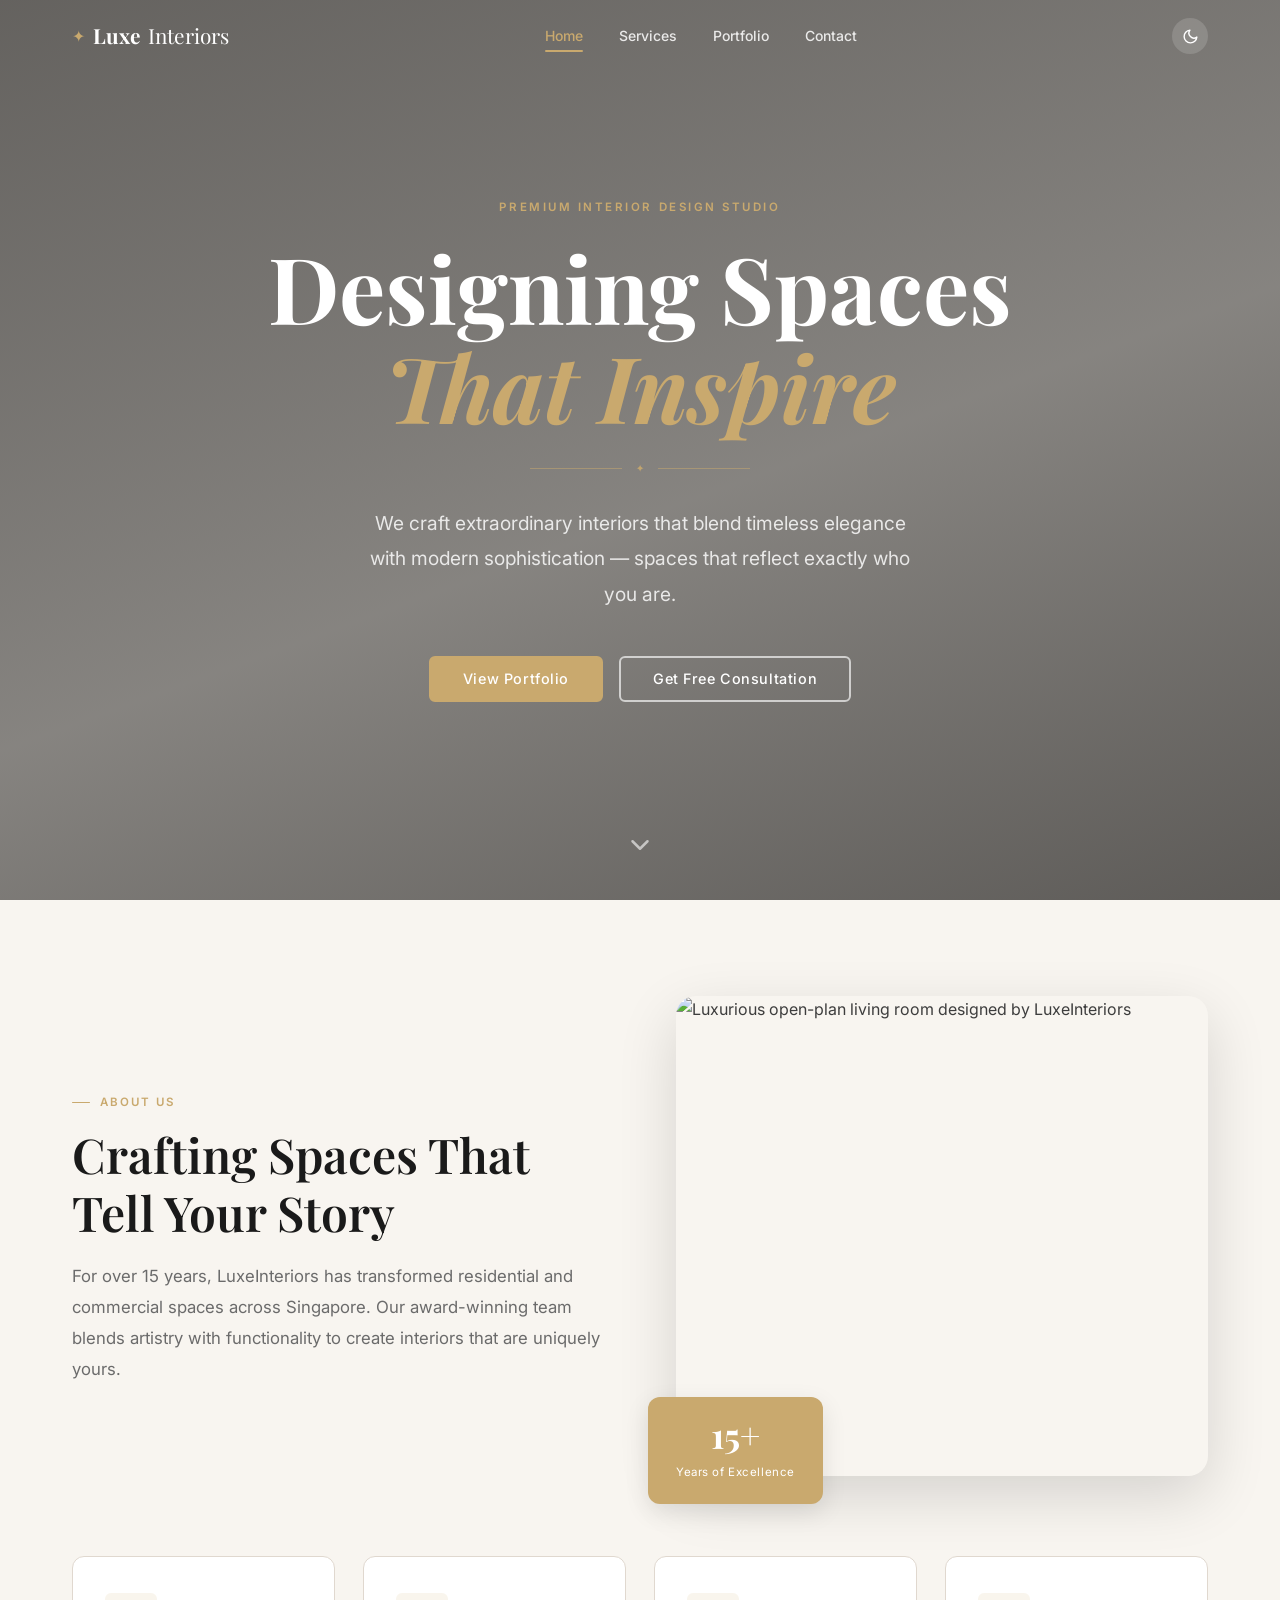
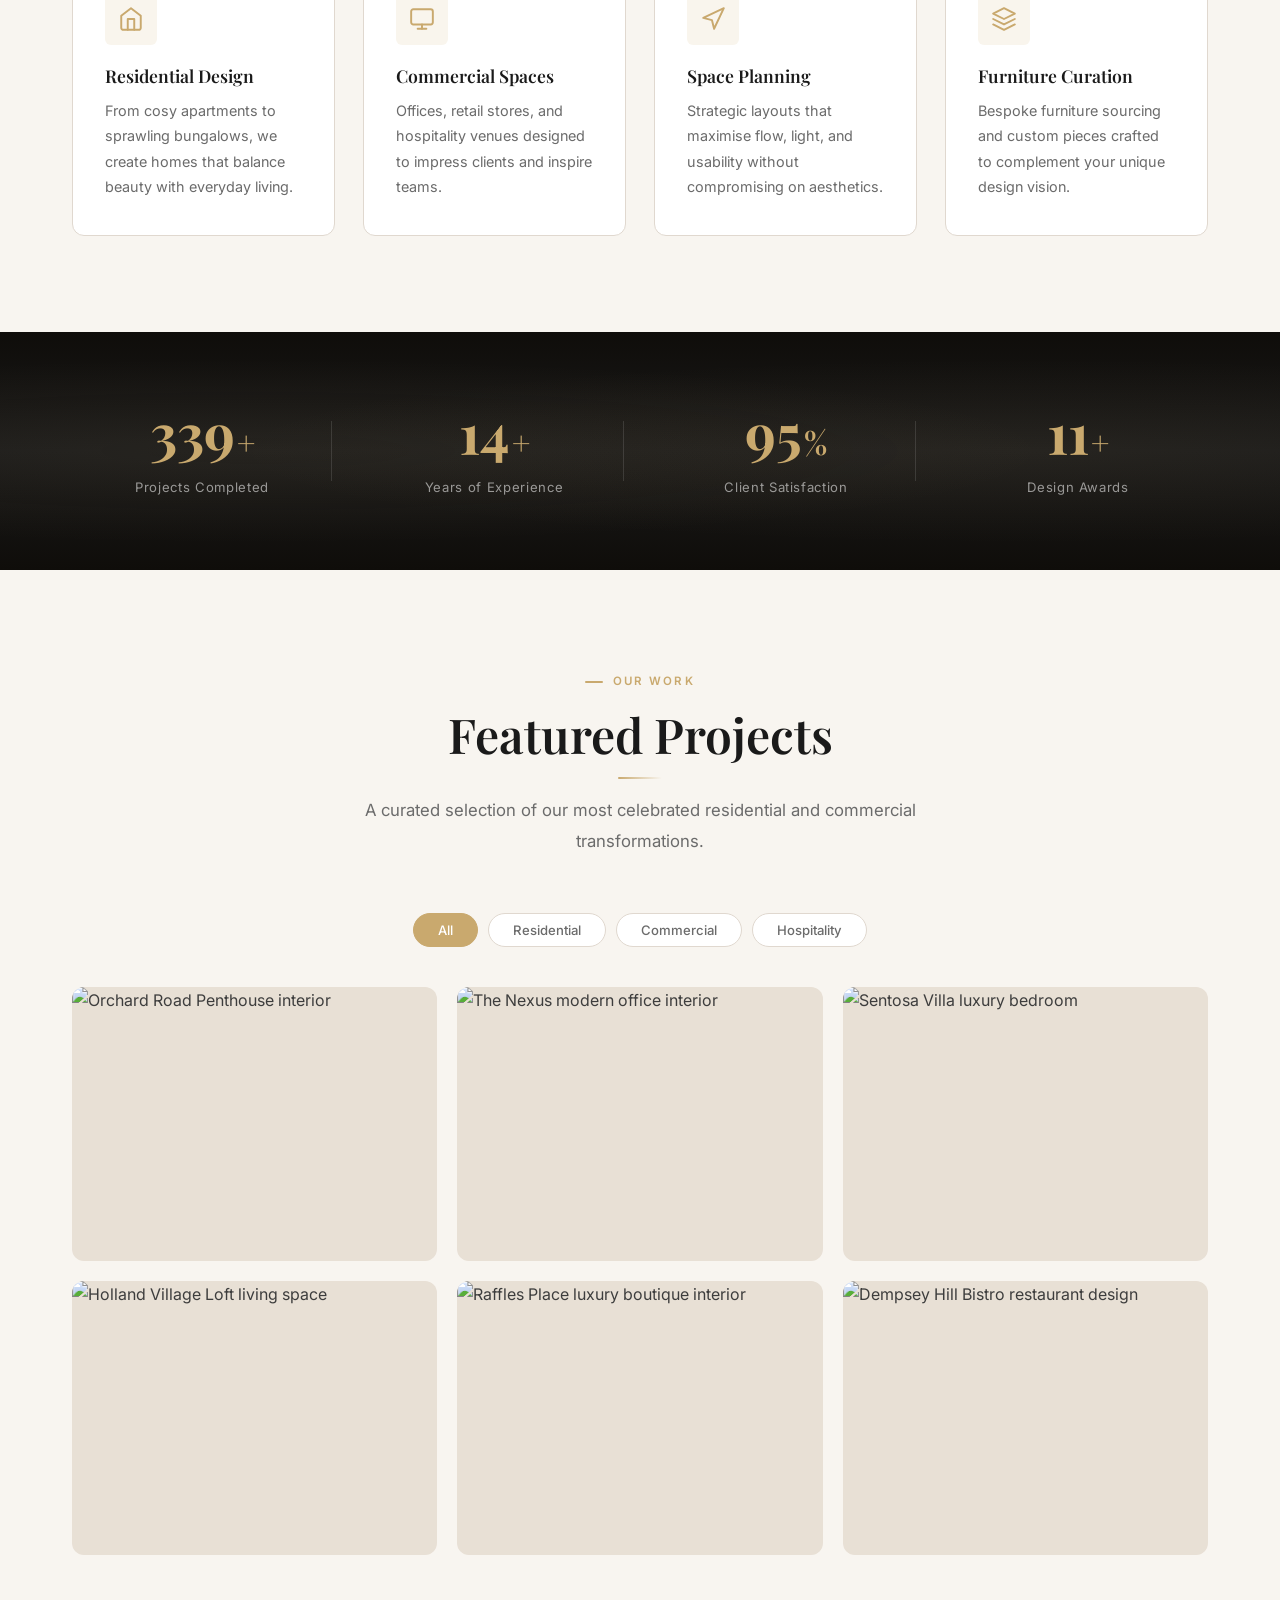
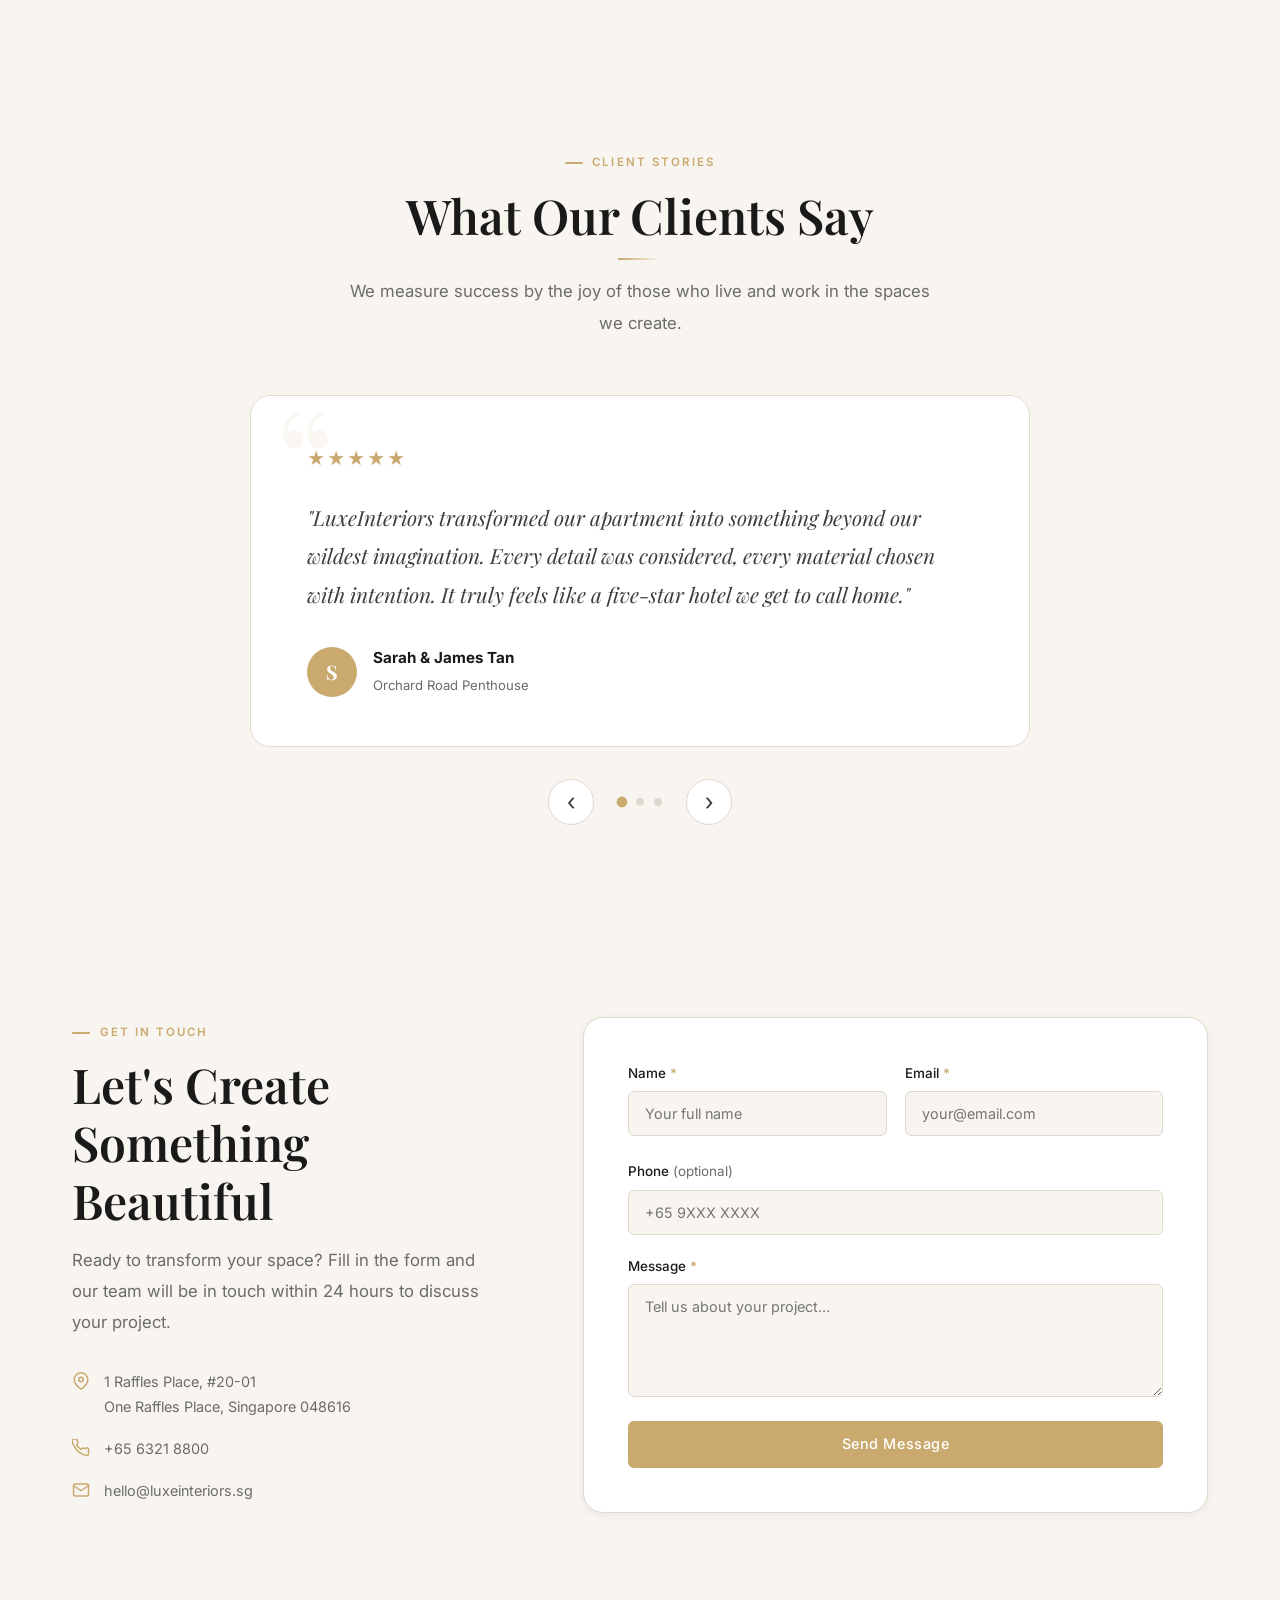
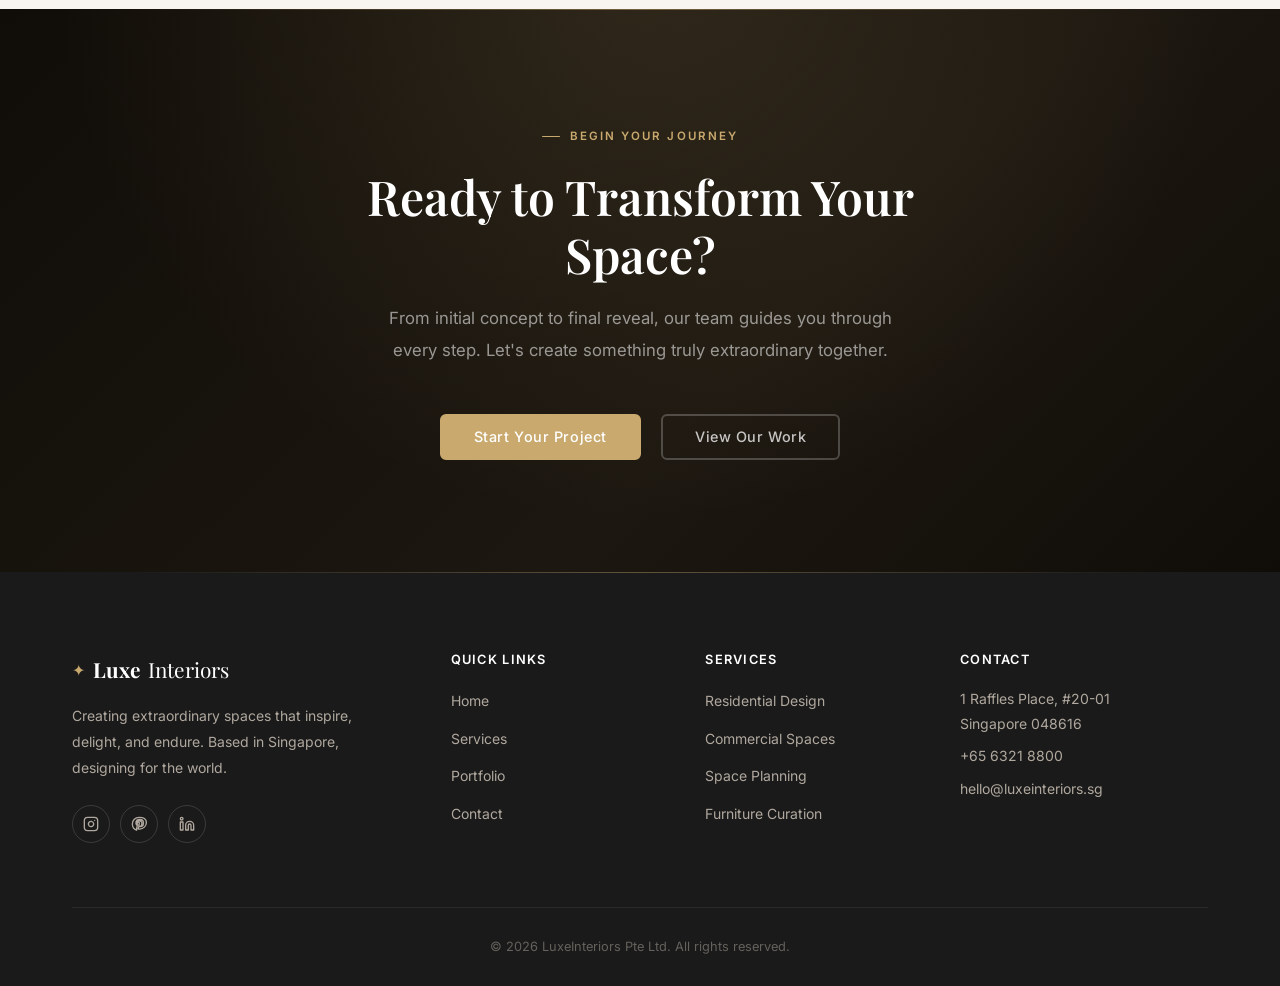
==== commit 46278ed9: "Revamp Luxe Interiors frontend design CSS enhancements (style.css): - Section tags: gold dash prefix" ====
--- a/luxe-interiors.html
+++ b/luxe-interiors.html
@@ -65,6 +65,9 @@
         Designing Spaces<br>
         <em>That Inspire</em>
       </h1>
+      <div class="hero-divider" aria-hidden="true">
+        <span class="hero-divider-icon">✦</span>
+      </div>
       <p class="hero-subtitle">
         We craft extraordinary interiors that blend timeless elegance with modern
         sophistication — spaces that reflect exactly who you are.
@@ -496,6 +499,24 @@
           </form>
         </div>
 
+      </div>
+    </div>
+  </section>
+
+  <!-- ═══════════════════════════════════════════
+       CTA BANNER
+  ═══════════════════════════════════════════ -->
+  <section class="cta-banner">
+    <div class="container">
+      <span class="section-tag">Begin Your Journey</span>
+      <h2 class="section-title">Ready to Transform Your Space?</h2>
+      <p class="section-desc">
+        From initial concept to final reveal, our team guides you through every step.
+        Let's create something truly extraordinary together.
+      </p>
+      <div class="cta-banner-actions">
+        <a href="#contact" class="btn btn-primary">Start Your Project</a>
+        <a href="#portfolio" class="btn btn-ghost">View Our Work</a>
       </div>
     </div>
   </section>
--- a/style.css
+++ b/style.css
@@ -1209,6 +1209,206 @@
 }
 
 .back-to-top svg { width: 20px; height: 20px; }
+
+/* ═══════════════════════════════════════════════════
+   REVAMP — Enhanced Luxury Design System
+   ═══════════════════════════════════════════════════ */
+
+/* ── Section tag — gold dash prefix ── */
+.section-tag::before {
+  content: '';
+  display: inline-block;
+  width: 18px;
+  height: 1.5px;
+  background: var(--color-accent);
+  vertical-align: middle;
+  margin-right: 0.6rem;
+  border-radius: 1px;
+}
+
+/* ── Section header titles — subtle gold underline ── */
+.section-header .section-title::after {
+  content: '';
+  display: block;
+  width: 44px;
+  height: 2px;
+  background: linear-gradient(90deg, var(--color-accent), transparent);
+  margin: 0.875rem auto 0;
+  border-radius: 1px;
+}
+
+/* ── Hero — decorative ornament divider ── */
+.hero-divider {
+  display: flex;
+  align-items: center;
+  justify-content: center;
+  gap: 0.875rem;
+  margin: 0 auto 1.75rem;
+  max-width: 220px;
+}
+
+.hero-divider::before,
+.hero-divider::after {
+  content: '';
+  flex: 1;
+  height: 1px;
+  background: rgba(201, 169, 110, 0.5);
+}
+
+.hero-divider-icon {
+  color: var(--color-accent);
+  font-size: 0.65rem;
+  opacity: 0.9;
+}
+
+/* ── Service cards — gold top accent bar reveal ── */
+.service-card {
+  position: relative;
+  overflow: hidden;
+}
+
+.service-card::before {
+  content: '';
+  position: absolute;
+  top: 0; left: 0; right: 0;
+  height: 3px;
+  background: linear-gradient(90deg, var(--color-accent-dark), var(--color-accent));
+  transform: scaleX(0);
+  transform-origin: left;
+  transition: transform 0.35s cubic-bezier(0.4, 0, 0.2, 1);
+  border-radius: var(--radius-md) var(--radius-md) 0 0;
+}
+
+.service-card:hover::before { transform: scaleX(1); }
+
+/* ── Testimonials — large decorative quote mark ── */
+.testimonial-card { position: relative; }
+
+.testimonial-card::before {
+  content: '\201C';
+  font-family: var(--font-serif);
+  font-size: 9rem;
+  color: var(--color-accent);
+  opacity: 0.09;
+  position: absolute;
+  top: -0.75rem;
+  left: 1.5rem;
+  line-height: 1;
+  pointer-events: none;
+  user-select: none;
+}
+
+/* ── Buttons — shimmer sweep on hover ── */
+.btn {
+  position: relative;
+  overflow: hidden;
+}
+
+.btn::after {
+  content: '';
+  position: absolute;
+  inset: 0;
+  background: linear-gradient(
+    105deg,
+    transparent 30%,
+    rgba(255, 255, 255, 0.2) 50%,
+    transparent 70%
+  );
+  transform: translateX(-200%);
+  transition: transform 0.55s ease;
+}
+
+.btn:hover::after { transform: translateX(200%); }
+
+/* ── Stats section — richer background with ambient glow ── */
+.stats-section {
+  position: relative;
+  background: linear-gradient(180deg, #0F0D0A 0%, #1A1A1A 50%, #0F0D0A 100%);
+}
+
+.stats-section::before {
+  content: '';
+  position: absolute;
+  inset: 0;
+  background:
+    radial-gradient(ellipse at 20% 50%, rgba(201, 169, 110, 0.07) 0%, transparent 55%),
+    radial-gradient(ellipse at 80% 50%, rgba(201, 169, 110, 0.07) 0%, transparent 55%);
+  pointer-events: none;
+}
+
+.stats-section .container { position: relative; }
+
+/* ── Footer — gold top border glow ── */
+.footer { position: relative; }
+
+.footer::before {
+  content: '';
+  position: absolute;
+  top: 0; left: 10%; right: 10%;
+  height: 1px;
+  background: linear-gradient(90deg, transparent, rgba(201, 169, 110, 0.4), transparent);
+}
+
+/* ── CTA Banner — new pre-footer section ── */
+.cta-banner {
+  background: linear-gradient(135deg, #100D08 0%, #1C1710 60%, #100D08 100%);
+  padding: 7rem 0;
+  text-align: center;
+  position: relative;
+  overflow: hidden;
+}
+
+.cta-banner::before {
+  content: '';
+  position: absolute;
+  inset: 0;
+  background: radial-gradient(ellipse at 50% -10%, rgba(201, 169, 110, 0.14) 0%, transparent 65%);
+  pointer-events: none;
+}
+
+.cta-banner::after {
+  content: '';
+  position: absolute;
+  top: 0; left: 10%; right: 10%;
+  height: 1px;
+  background: linear-gradient(90deg, transparent, rgba(201, 169, 110, 0.45), transparent);
+}
+
+.cta-banner .container { position: relative; }
+
+.cta-banner .section-tag { color: var(--color-accent); }
+
+.cta-banner .section-title {
+  color: #fff;
+  max-width: 640px;
+  margin: 0.5rem auto 1.25rem;
+}
+
+.cta-banner .section-desc {
+  color: rgba(255, 255, 255, 0.55);
+  max-width: 520px;
+  margin: 0 auto 3rem;
+}
+
+.cta-banner-actions {
+  display: flex;
+  gap: 1.25rem;
+  justify-content: center;
+  flex-wrap: wrap;
+}
+
+.btn-ghost {
+  background: transparent;
+  color: rgba(255, 255, 255, 0.75);
+  border: 2px solid rgba(255, 255, 255, 0.22);
+}
+
+.btn-ghost:hover {
+  background: rgba(255, 255, 255, 0.08);
+  border-color: rgba(255, 255, 255, 0.5);
+  color: #fff;
+  transform: translateY(-2px);
+}
 
 /* ===== RESPONSIVE ===== */
 
@@ -1320,3 +1520,10 @@
 
   .stats-grid { grid-template-columns: repeat(2, 1fr); }
 }
+
+/* CTA banner responsive */
+@media (max-width: 768px) {
+  .cta-banner { padding: 4.5rem 0; }
+  .cta-banner-actions { flex-direction: column; align-items: center; }
+  .cta-banner-actions .btn { width: 100%; max-width: 300px; }
+}
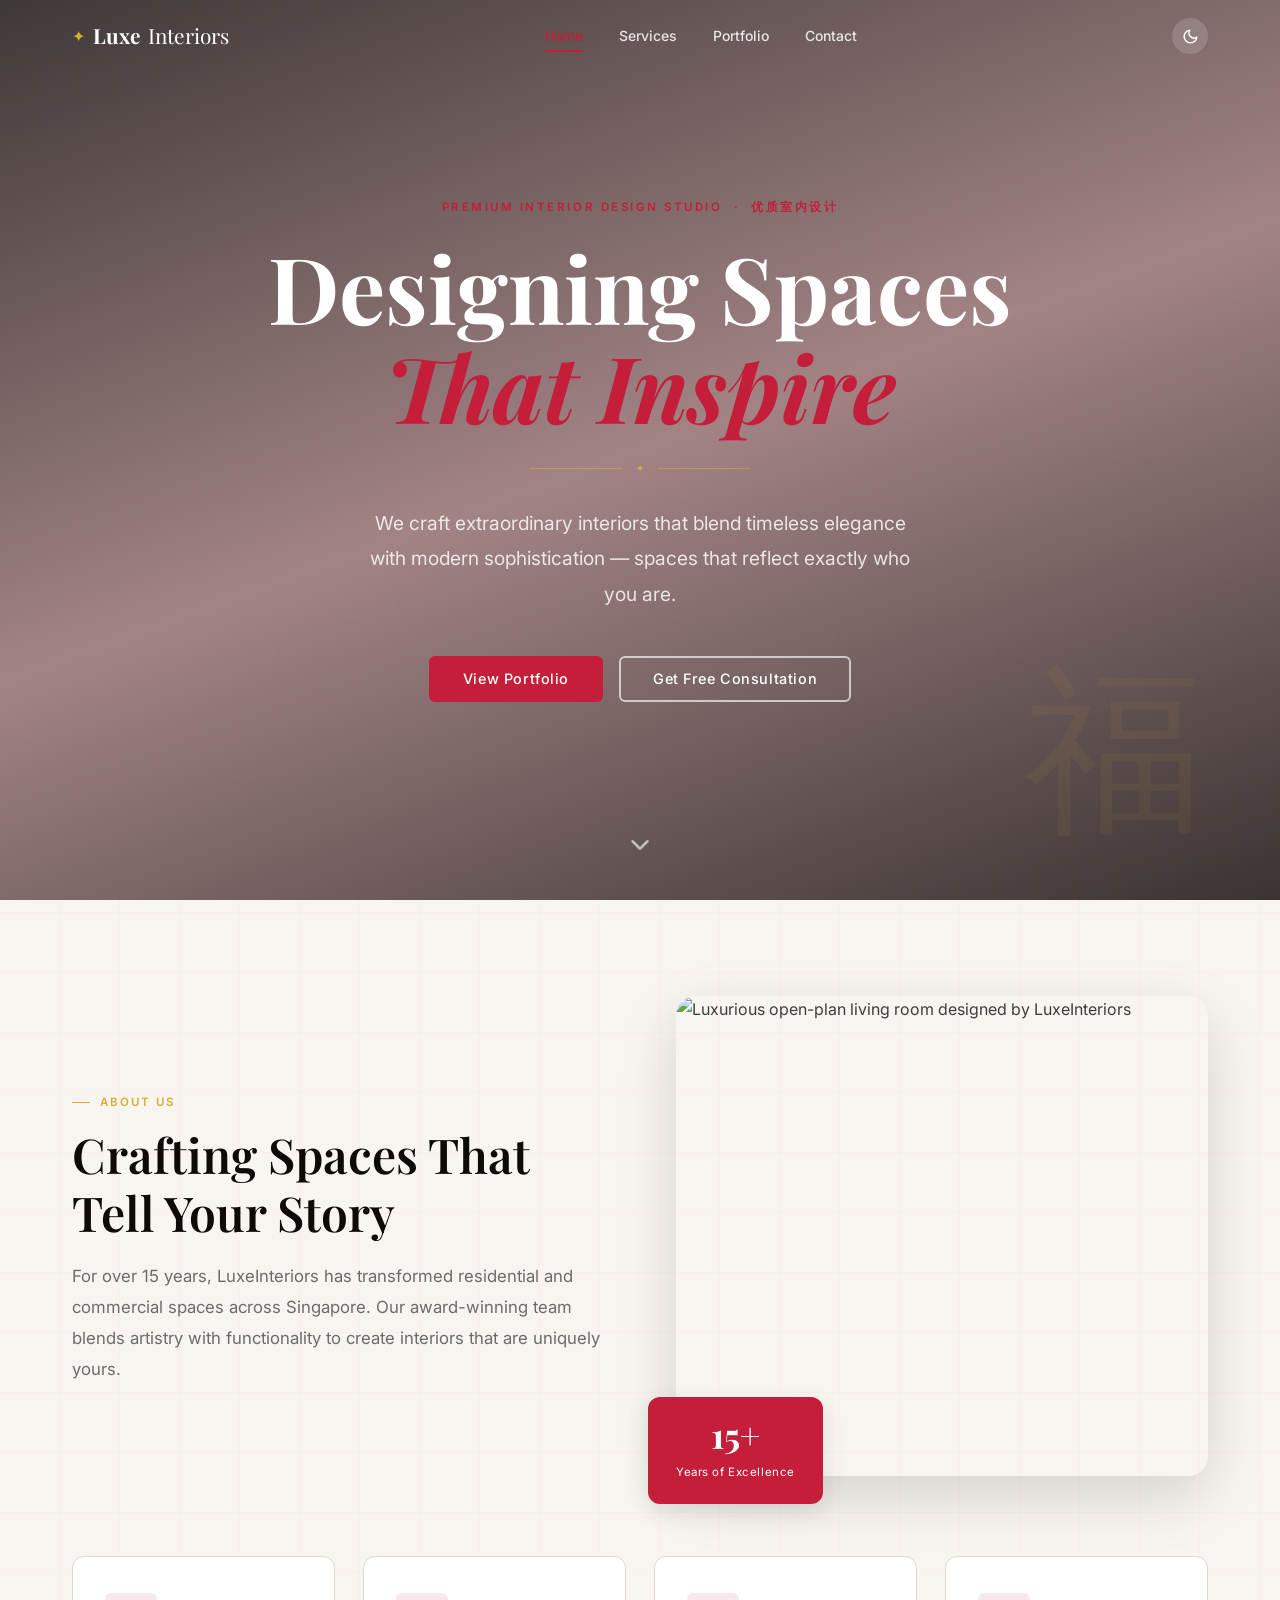
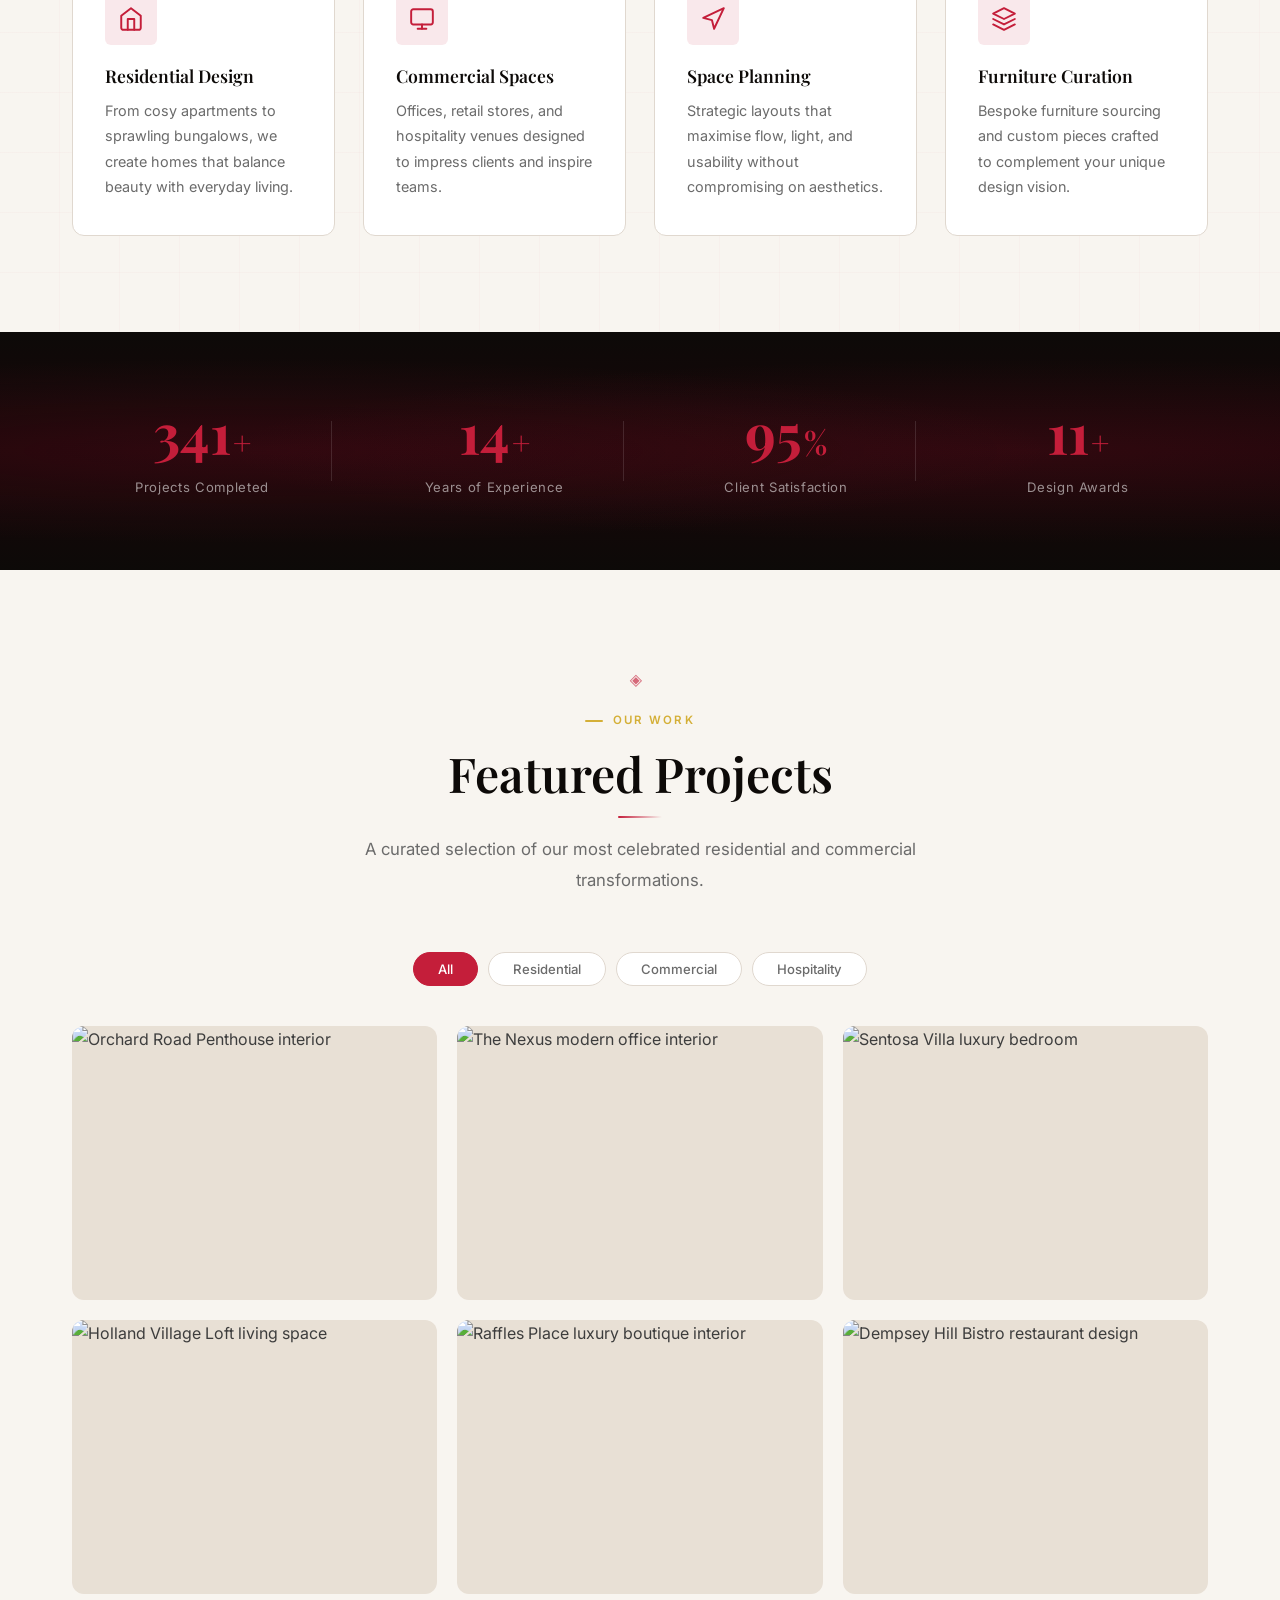
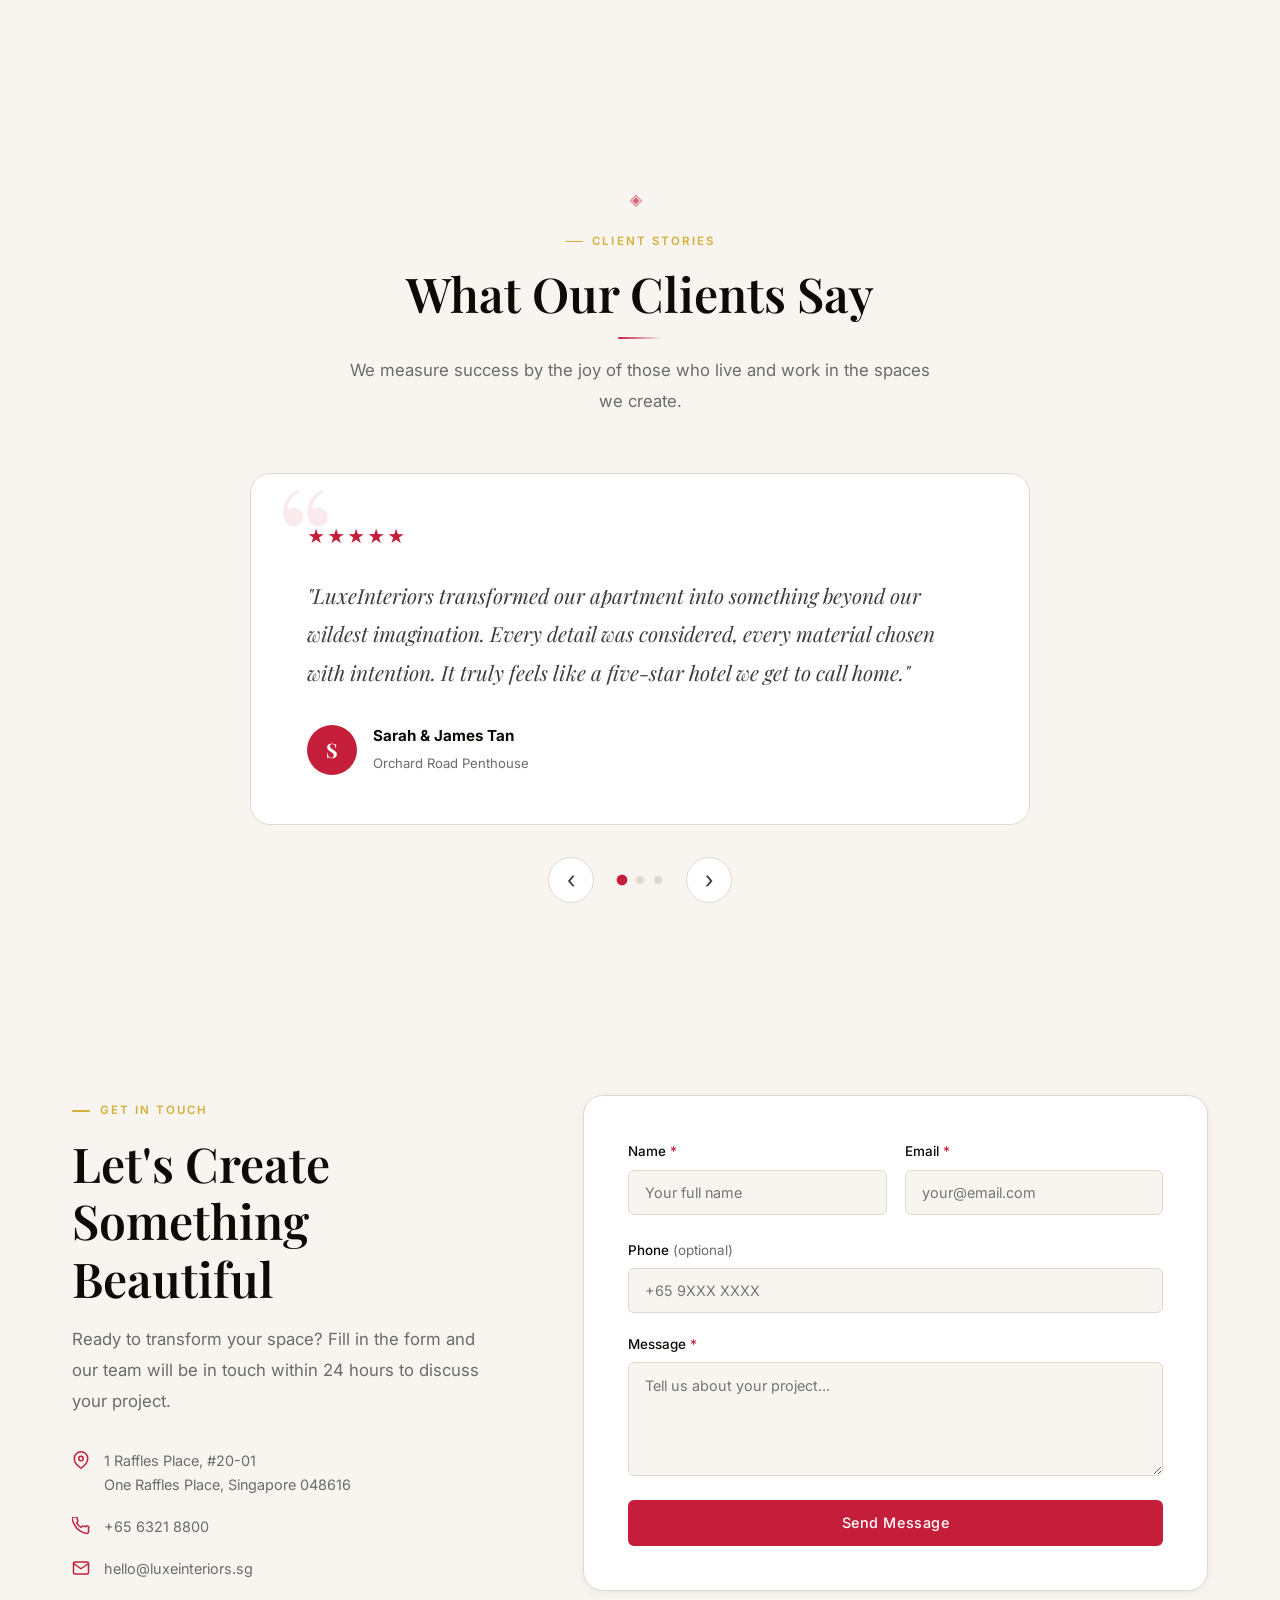
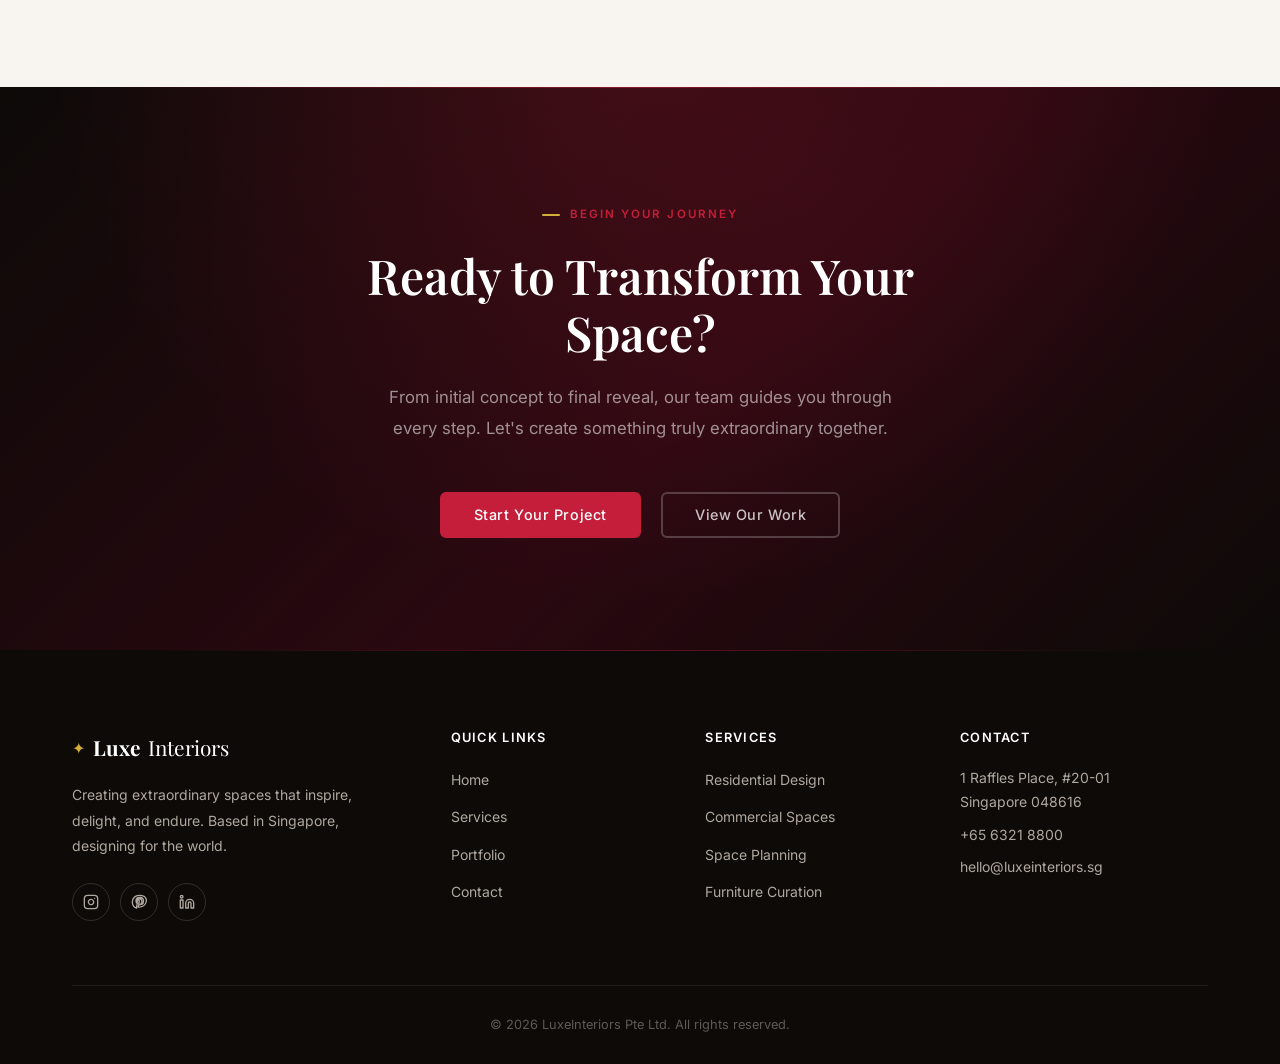
==== commit 0ad57b3c: "Redesign Luxe Interiors to Chinese luxury style Colour palette: - Accent: #C41E3A (朱红 vermilion red)" ====
--- a/luxe-interiors.html
+++ b/luxe-interiors.html
@@ -7,7 +7,7 @@
   <meta name="description" content="Award-winning interior design studio crafting extraordinary residential and commercial spaces across Singapore." />
   <link rel="preconnect" href="https://fonts.googleapis.com" />
   <link rel="preconnect" href="https://fonts.gstatic.com" crossorigin />
-  <link href="https://fonts.googleapis.com/css2?family=Playfair+Display:ital,wght@0,600;0,700;1,600&family=Inter:wght@400;500;600&display=swap" rel="stylesheet" />
+  <link href="https://fonts.googleapis.com/css2?family=Playfair+Display:ital,wght@0,600;0,700;1,600&family=Inter:wght@400;500;600&family=Noto+Serif+SC:wght@400;600&display=swap" rel="stylesheet" />
   <link rel="stylesheet" href="style.css" />
 </head>
 <body>
@@ -60,7 +60,7 @@
   <section id="home" class="hero">
     <div class="hero-overlay"></div>
     <div class="hero-content">
-      <p class="hero-eyebrow">Premium Interior Design Studio</p>
+      <p class="hero-eyebrow">Premium Interior Design Studio &nbsp;·&nbsp; 优质室内设计</p>
       <h1 class="hero-title">
         Designing Spaces<br>
         <em>That Inspire</em>
--- a/style.css
+++ b/style.css
@@ -1527,3 +1527,202 @@
   .cta-banner-actions { flex-direction: column; align-items: center; }
   .cta-banner-actions .btn { width: 100%; max-width: 300px; }
 }
+
+/* ═══════════════════════════════════════════════════
+   CHINESE LUXURY REDESIGN
+   朱红 Vermilion · 金色 Imperial Gold · 墨黑 Ink Black
+   ═══════════════════════════════════════════════════ */
+
+/* ── Override colour palette ── */
+:root {
+  --color-accent:      #C41E3A;   /* 朱红 vermilion red   */
+  --color-accent-dark: #8B1429;   /* 深红 deep crimson    */
+  --color-gold:        #D4AF37;   /* 金色 imperial gold   */
+  --color-dark:        #0D0A08;   /* 墨黑 ink black       */
+  --color-footer-bg:   #0D0A08;
+  --color-charcoal:    #1A120E;
+}
+
+/* ── Hero: red-tinted overlay + gold lattice grid ── */
+.hero-overlay {
+  background:
+    linear-gradient(
+      160deg,
+      rgba(10, 3, 3, 0.78) 0%,
+      rgba(70, 8, 16, 0.48) 50%,
+      rgba(10, 3, 3, 0.80) 100%
+    ),
+    repeating-linear-gradient(
+      0deg,
+      transparent, transparent 39px,
+      rgba(212, 175, 55, 0.045) 39px, rgba(212, 175, 55, 0.045) 40px
+    ),
+    repeating-linear-gradient(
+      90deg,
+      transparent, transparent 39px,
+      rgba(212, 175, 55, 0.045) 39px, rgba(212, 175, 55, 0.045) 40px
+    );
+}
+
+/* Decorative 福 watermark in hero */
+.hero::before {
+  content: '福';
+  position: absolute;
+  bottom: 8%;
+  right: 6%;
+  font-size: clamp(6rem, 14vw, 12rem);
+  color: rgba(212, 175, 55, 0.07);
+  font-family: var(--font-serif);
+  line-height: 1;
+  pointer-events: none;
+  z-index: 1;
+  user-select: none;
+}
+
+/* ── Navbar: red underline when scrolled ── */
+.navbar.scrolled {
+  border-bottom: 1.5px solid rgba(196, 30, 58, 0.22);
+}
+
+/* ── Nav links: red accent ── */
+.nav-link:hover,
+.nav-link.active        { color: var(--color-accent); }
+.nav-link::after        { background: var(--color-accent); }
+.logo-icon              { color: var(--color-gold); }
+
+/* ── Theme toggle hover ── */
+.theme-toggle:hover     { background: var(--color-accent); }
+
+/* ── Section tags: imperial gold ── */
+.section-tag            { color: var(--color-gold); }
+.section-tag::before    { background: var(--color-gold); }
+
+/* ── Hero divider: gold ── */
+.hero-divider::before,
+.hero-divider::after    { background: rgba(212, 175, 55, 0.55); }
+.hero-divider-icon      { color: var(--color-gold); }
+
+/* ── Section header title underline: red ── */
+.section-header .section-title::after {
+  background: linear-gradient(90deg, var(--color-accent), transparent);
+}
+
+/* ── Service card icons: red ── */
+.service-icon           { background: rgba(196, 30, 58, 0.10); }
+.service-icon svg       { stroke: var(--color-accent); }
+
+/* ── About badge: red ── */
+.about-badge            { background: var(--color-accent); }
+
+/* ── About section: subtle Chinese lattice background ── */
+.services {
+  background-image:
+    repeating-linear-gradient(
+      0deg,
+      transparent, transparent 59px,
+      rgba(196, 30, 58, 0.025) 59px, rgba(196, 30, 58, 0.025) 60px
+    ),
+    repeating-linear-gradient(
+      90deg,
+      transparent, transparent 59px,
+      rgba(196, 30, 58, 0.025) 59px, rgba(196, 30, 58, 0.025) 60px
+    );
+}
+
+/* ── Stats: ink black + red glow ── */
+.stats-section {
+  background: linear-gradient(180deg, #0D0A08 0%, #180508 50%, #0D0A08 100%);
+}
+.stats-section::before {
+  background:
+    radial-gradient(ellipse at 20% 50%, rgba(196, 30, 58, 0.14) 0%, transparent 55%),
+    radial-gradient(ellipse at 80% 50%, rgba(196, 30, 58, 0.14) 0%, transparent 55%);
+}
+
+/* ── Portfolio filter buttons ── */
+.filter-btn:hover,
+.filter-btn.active {
+  background: var(--color-accent);
+  border-color: var(--color-accent);
+  color: #fff;
+}
+
+/* ── Portfolio overlay: red tint ── */
+.portfolio-overlay {
+  background: linear-gradient(
+    to top,
+    rgba(80, 4, 16, 0.92) 0%,
+    rgba(30, 4, 10, 0.18) 55%,
+    transparent 100%
+  );
+}
+
+/* ── Testimonial quote mark: red ── */
+.testimonial-card::before { color: var(--color-accent); }
+
+/* ── Carousel controls ── */
+.carousel-dot.active      { background: var(--color-accent); }
+.carousel-btn:hover {
+  background: var(--color-accent);
+  border-color: var(--color-accent);
+  color: #fff;
+}
+
+/* ── Form focus: red ring ── */
+.form-group input:focus,
+.form-group textarea:focus {
+  border-color: var(--color-accent);
+  box-shadow: 0 0 0 3px rgba(196, 30, 58, 0.18);
+}
+
+/* ── Buttons ── */
+.btn-primary {
+  background: var(--color-accent);
+  border-color: var(--color-accent);
+}
+.btn-primary:hover {
+  background: var(--color-accent-dark);
+  border-color: var(--color-accent-dark);
+  box-shadow: 0 8px 24px rgba(196, 30, 58, 0.38);
+}
+
+/* ── CTA banner: deep ink-red ── */
+.cta-banner {
+  background: linear-gradient(135deg, #0D0A08 0%, #2A0810 55%, #0D0A08 100%);
+}
+.cta-banner::before {
+  background: radial-gradient(ellipse at 50% -10%, rgba(196, 30, 58, 0.22) 0%, transparent 65%);
+}
+.cta-banner::after {
+  background: linear-gradient(90deg, transparent, rgba(196, 30, 58, 0.55), transparent);
+}
+
+/* ── Footer ── */
+.footer::before {
+  background: linear-gradient(90deg, transparent, rgba(196, 30, 58, 0.45), transparent);
+}
+
+/* ── Social links ── */
+.social-link:hover {
+  background: var(--color-accent);
+  border-color: var(--color-accent);
+  color: #fff;
+}
+
+/* ── Back to top ── */
+.back-to-top             { background: var(--color-accent); }
+.back-to-top:hover       { background: var(--color-accent-dark); }
+
+/* ── Author avatar ── */
+.author-avatar           { background: var(--color-accent); }
+
+/* ── Chinese decorative section-header diamond ── */
+.section-header::before {
+  content: '◈';
+  display: block;
+  font-size: 1rem;
+  color: var(--color-accent);
+  margin-bottom: 0.75rem;
+  opacity: 0.65;
+  letter-spacing: 0.5em;
+}
